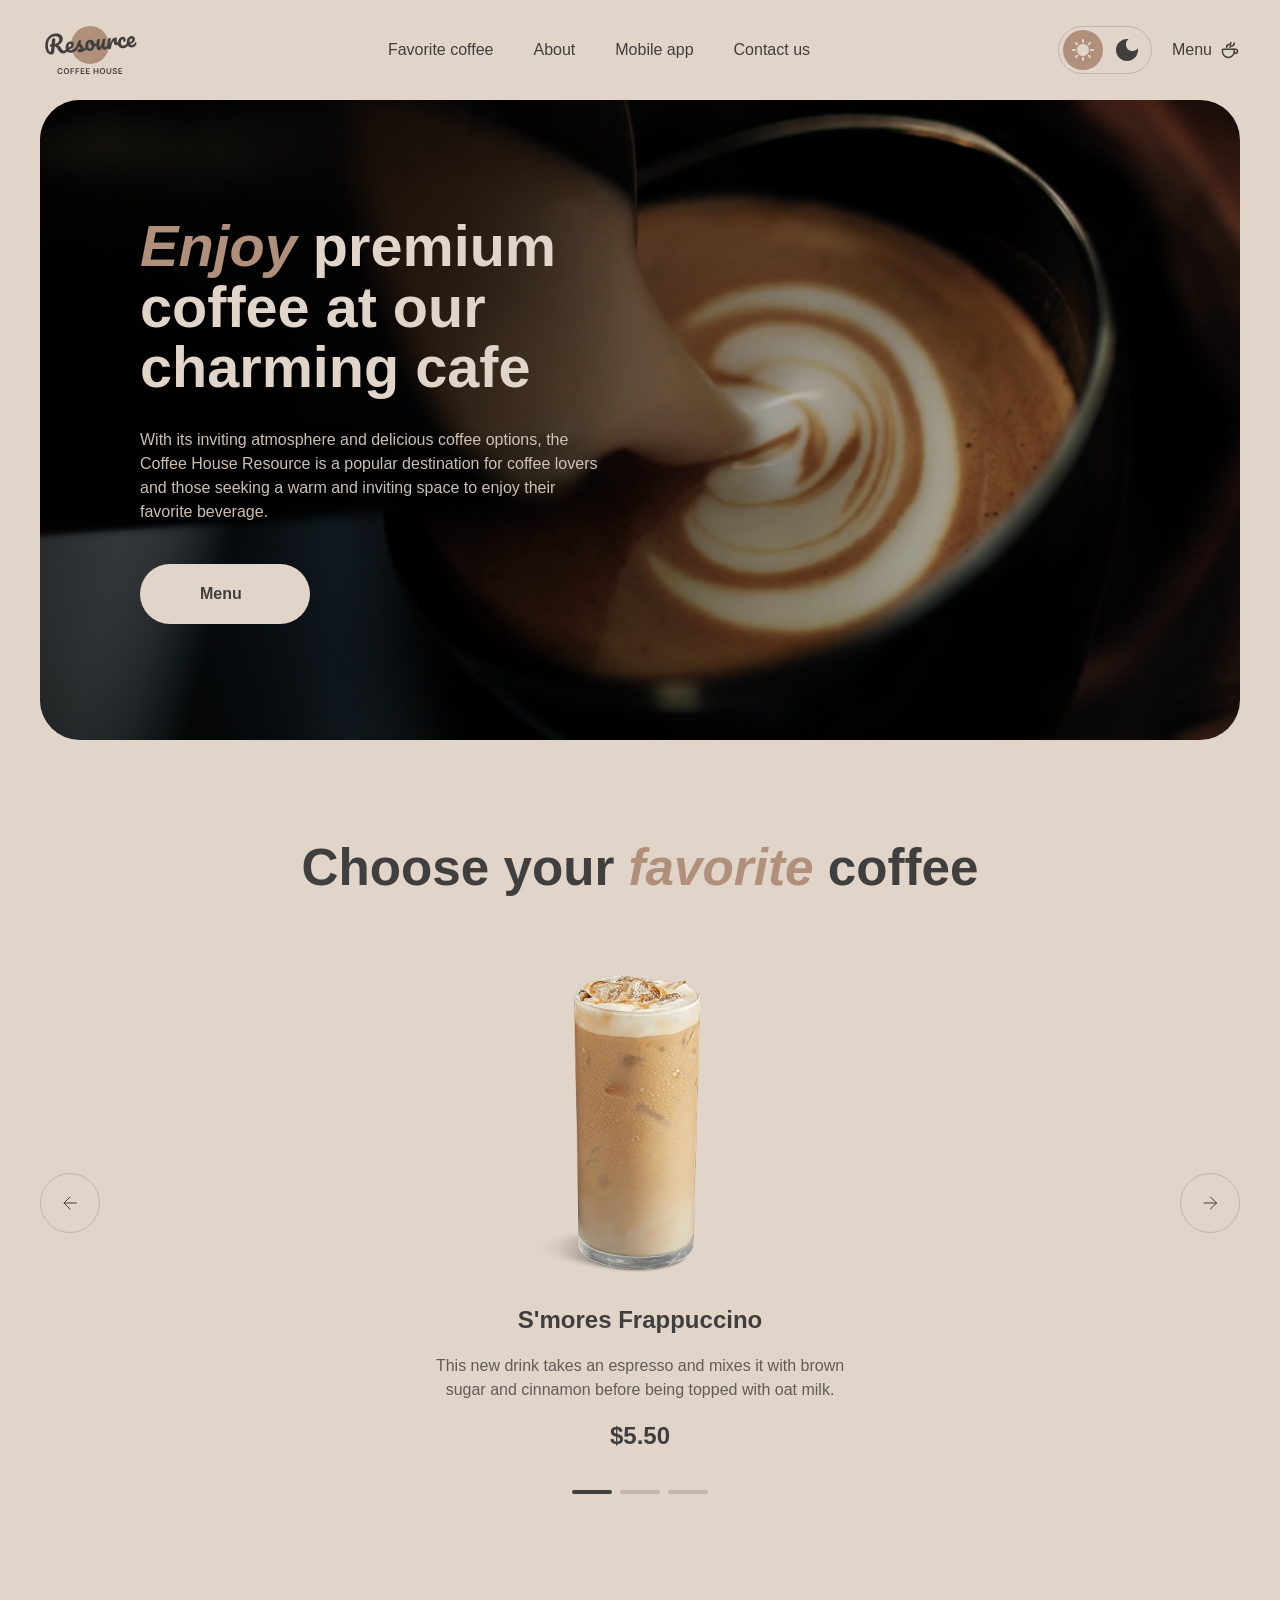
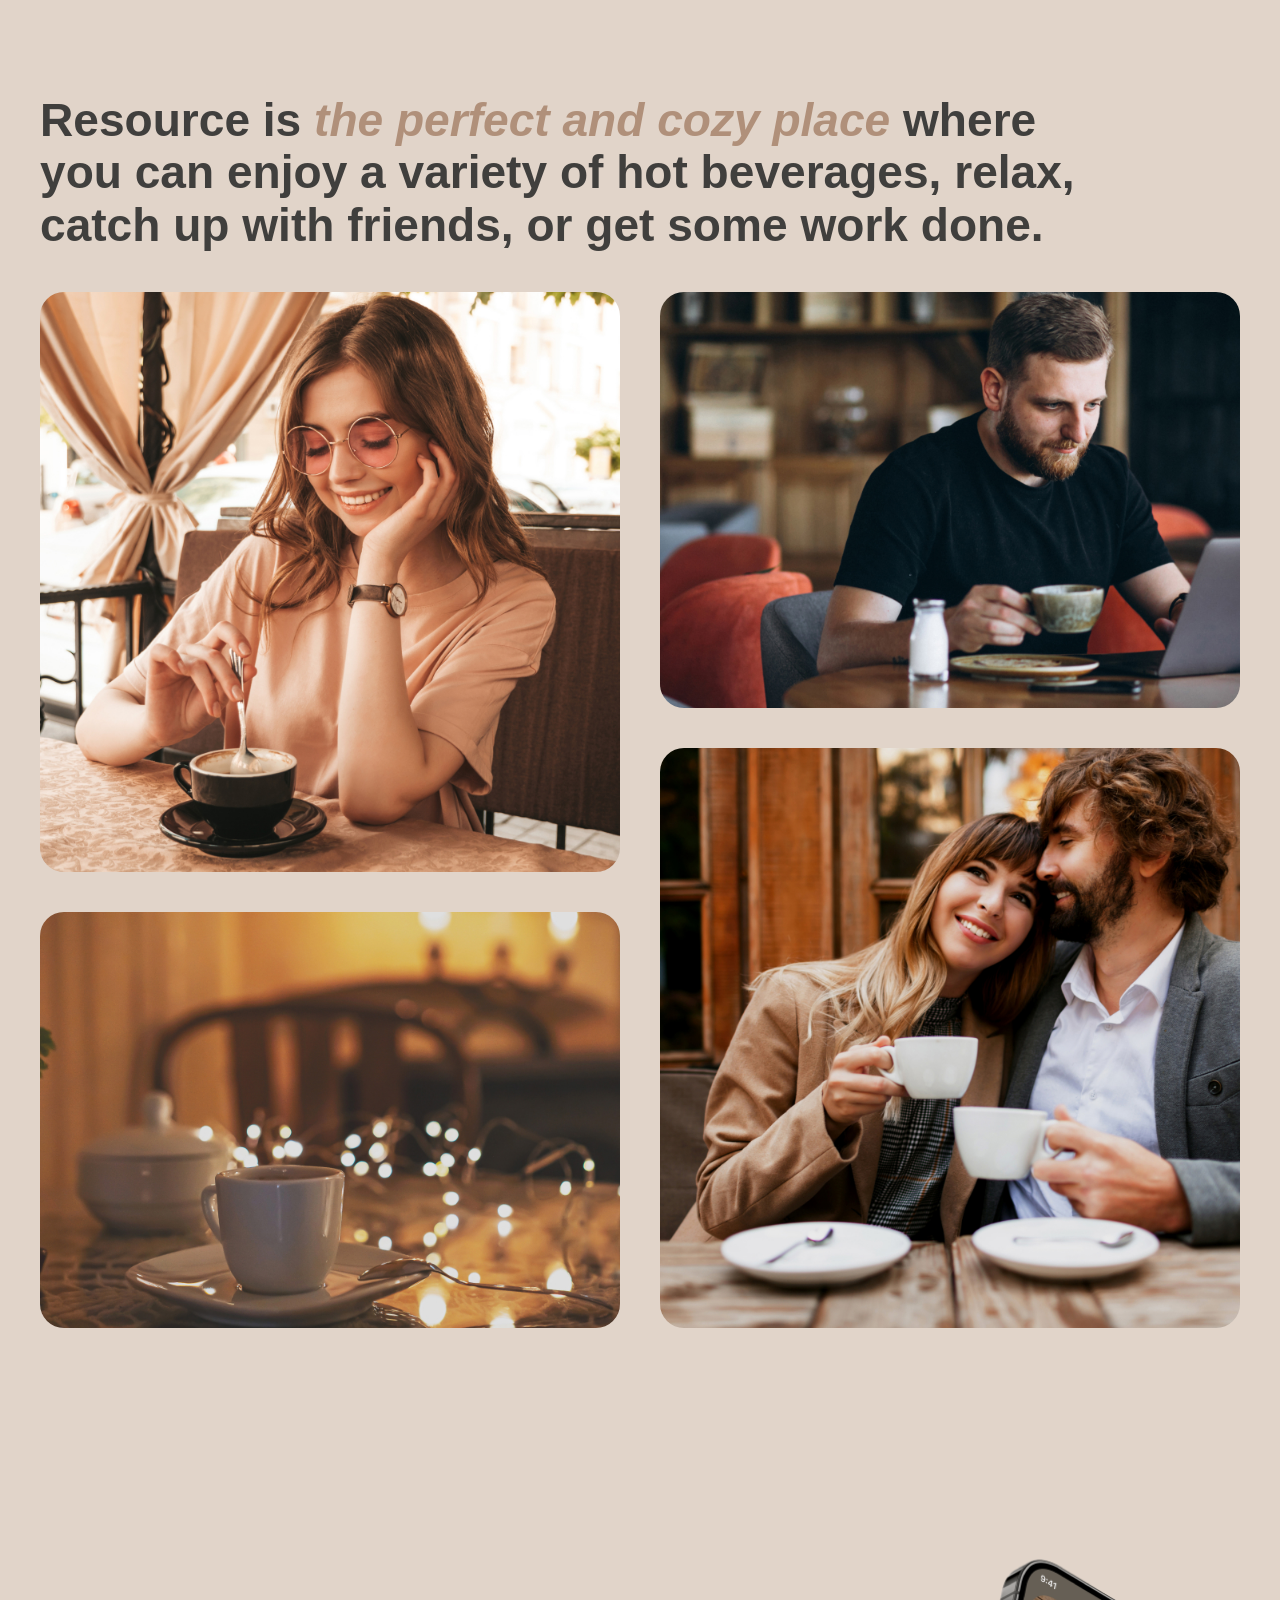
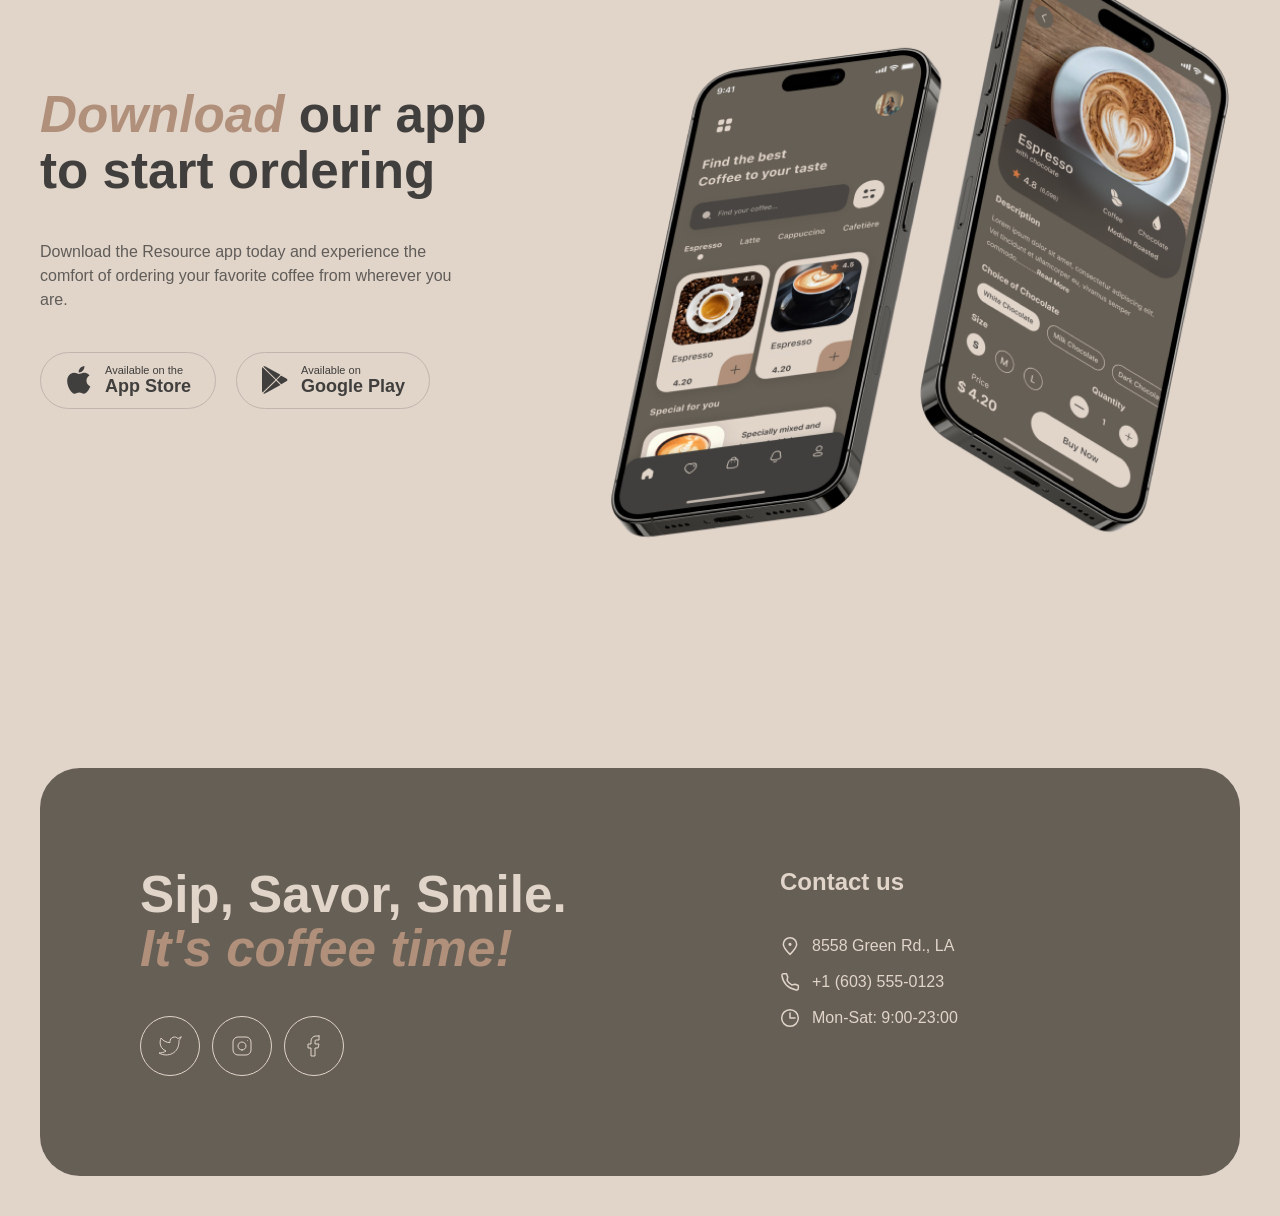
==== index.html @ 12e865e1 "feat: added block app" ====
<!DOCTYPE html>
<html lang="en">
<head>
  <meta charset="UTF-8">
  <meta name="viewport" content="width=device-width, initial-scale=1.0">
  <title>Coffee House</title>
  <link rel="stylesheet" href="css/style.css">
</head>
<body>
  <header class="header">
    <div class="container header__container">

      <!-- Логотип -->
      <a href="./" class="header__logo logo" aria-label="Coffee House — на главную">
        <img class="logo__image" src="./img/logo.svg" alt="Coffee House" width="100" height="60">
      </a>

      <!-- Основная навигация -->
      <nav class="header__nav" aria-label="Основная навигация">
        <ul class="header__list">
          <li class="header__item">
            <a href="./#slider" class="header__link">Favorite coffee</a>
          </li>
          <li class="header__item">
            <a href="./#about" class="header__link">About</a>
          </li>
          <li class="header__item">
            <a href="./#app" class="header__link">Mobile app</a>
          </li>
          <li class="header__item">
            <a href="./#contacts" class="header__link">Contact us</a>
          </li>
        </ul>
      </nav>

      <!-- Действия справа -->
      <div class="header__actions">

  <!-- 1. Переключатель темы -->
  <button class="theme-toggle" type="button" aria-label="Переключить светлую и тёмную тему">
    <span class="theme-toggle__icon theme-toggle__icon--sun" aria-hidden="true"></span>
    <span class="theme-toggle__icon theme-toggle__icon--moon" aria-hidden="true"></span>
  </button>

  <!-- 2. Кнопка Menu с чашкой (видна только на десктопе > 768px) -->
  <a href="menu.html" class="menu-link">
    <span class="menu-link__text">Menu</span>
    <img class="menu-link__icon" src="./img/icons/coffee-cup.svg" alt="" width="20" height="20">
  </a>

  <!-- 3. Круглая кнопка-бургер (видна только ≤ 768px) -->
  <button class="burger" type="button" aria-label="Открыть меню" aria-expanded="false" aria-controls="mobile-menu">
    <span class="burger__lines" aria-hidden="true"></span>
  </button>

</div>
    </div>
  </header>
  <main class="main">
    <section class="hero">
      <div class="container">
        <div class="hero__container">
          <img class="hero__bg" src="./img/hero-coffee.png" alt="" width="1440" height="640" aria-hidden="true">
          <div class="hero__overlay" aria-hidden="true"></div>

          <div class="hero__content">
            <h1 class="hero__title">
              <em class="hero__title-accent">Enjoy</em> premium<br>
              coffee at our<br>
              charming cafe
            </h1>

            <p class="hero__text">
              With its inviting atmosphere and delicious coffee options, the Coffee
              House Resource is a popular destination for coffee lovers and those
              seeking a warm and inviting space to enjoy their favorite beverage.
            </p>

            <a href="menu.html" class="btn hero__btn">
  <span class="btn__text">Menu</span>
  <img class="btn__icon" src="./img/icons/coffee-cup.svg" alt="" width="20" height="20">
</a>
          </div>
        </div>
      </div>
    </section>
<section class="slider container" id="slider">
  <h2 class="slider__title">
    Choose your <em>favorite</em> coffee
  </h2>

  <div class="slider__wrapper">

    <!-- Стрелка назад -->
    <button class="slider__arrow slider__arrow--prev" type="button" aria-label="Предыдущий слайд">
      <img class="slider__arrow-icon" src="./img/icons/arrow-left.svg" alt="" width="24" height="24">
    </button>

    <!-- Область просмотра слайдов -->
    <div class="slider__viewport">
      <ul class="slider__track">

        <!-- Слайд 1 -->
        <li class="slider__slide" data-slide="0">
          <img
            class="slider__image"
            src="./img/slider/smores-frappuccino.png"
            alt="S'mores Frappuccino"
            width="330"
            height="530"
          >
          <h3 class="slider__name">S'mores Frappuccino</h3>
          <p class="slider__desc">
            This new drink takes an espresso and mixes it with brown
            sugar and cinnamon before being topped with oat milk.
          </p>
          <span class="slider__price">$5.50</span>
        </li>

        <!-- Слайд 2 -->
        <li class="slider__slide" data-slide="1">
          <img
            class="slider__image"
            src="./img/slider/caramel-macchiato.png"
            alt="Caramel Macchiato"
            width="330"
            height="530"
          >
          <h3 class="slider__name">Caramel Macchiato</h3>
          <p class="slider__desc">
            Freshly steamed milk with vanilla-flavored syrup marked
            with espresso and topped with a caramel drizzle.
          </p>
          <span class="slider__price">$4.80</span>
        </li>

        <!-- Слайд 3 -->
        <li class="slider__slide" data-slide="2">
          <img
            class="slider__image"
            src="./img/slider/caffe-latte.png"
            alt="Caffe Latte"
            width="330"
            height="530"
          >
          <h3 class="slider__name">Caffe Latte</h3>
          <p class="slider__desc">
            Rich, full-bodied espresso in steamed milk, lightly
            topped with foam and a dusting of cocoa.
          </p>
          <span class="slider__price">$4.20</span>
        </li>

      </ul>
    </div>

    <!-- Стрелка вперёд -->
        <button class="slider__arrow slider__arrow--next" type="button" aria-label="Следующий слайд">
      <img class="slider__arrow-icon" src="./img/icons/arrow-right.svg" alt="" width="24" height="24">
    </button>

  </div>

  <!-- Точки-индикаторы -->
  <div class="slider__dots" role="tablist" aria-label="Навигация по слайдам">
    <button class="slider__dot slider__dot--active" type="button" role="tab" aria-label="Слайд 1" aria-selected="true" data-dot="0"></button>
    <button class="slider__dot" type="button" role="tab" aria-label="Слайд 2" aria-selected="false" data-dot="1"></button>
    <button class="slider__dot" type="button" role="tab" aria-label="Слайд 3" aria-selected="false" data-dot="2"></button>
  </div>
</section>
<!-- ============================================================
     ABOUT
     ============================================================ -->
<section class="about container" id="about">
  <h2 class="about__title">
    Resource is <em>the perfect and cozy place</em> where
    you can enjoy a variety of hot beverages, relax,
    catch up with friends, or get some work done.
  </h2>

  <div class="about__gallery">

    <!-- Левая колонка -->
    <div class="about__column about__column--left">
      <img
        class="about__image about__image--tall"
        src="./img/about/girl-coffee.jpg"
        alt="Woman enjoying coffee in a cozy cafe"
        width="600"
        height="600"
      >
      <img
        class="about__image about__image--short"
        src="./img/about/cup-table.jpg"
        alt="Cup of coffee on a wooden table with lights"
        width="600"
        height="430"
      >
    </div>

    <!-- Правая колонка -->
    <div class="about__column about__column--right">
      <img
        class="about__image about__image--short"
        src="./img/about/man-laptop.jpg"
        alt="Man drinking coffee while working on a laptop"
        width="600"
        height="430"
      >
      <img
        class="about__image about__image--tall"
        src="./img/about/couple-coffee.jpg"
        alt="Couple enjoying coffee together"
        width="600"
        height="600"
      >
    </div>

  </div>
</section>
<section class="app container" id="app">
  <div class="app__content">

    <h2 class="app__title">
      <em>Download</em> our app<br>
      to start ordering
    </h2>

    <p class="app__text">
      Download the Resource app today and experience the comfort
      of ordering your favorite coffee from wherever you are.
    </p>

    <div class="app__stores">

      <!-- App Store -->
      <a href="#" class="app__store-btn" aria-label="Download on the App Store">
        <span class="app__store-icon app__store-icon--apple" aria-hidden="true"></span>
        <span class="app__store-text">
          <span class="app__store-label">Available on the</span>
          <span class="app__store-name">App Store</span>
        </span>
      </a>

      <!-- Google Play -->
      <a href="#" class="app__store-btn" aria-label="Get it on Google Play">
        <span class="app__store-icon app__store-icon--google" aria-hidden="true"></span>
        <span class="app__store-text">
          <span class="app__store-label">Available on</span>
          <span class="app__store-name">Google Play</span>
        </span>
      </a>

    </div>
  </div>

  <div class="app__mockup">
    <img
      class="app__mockup-image"
      src="./img/app/phones-mockup.png"
      alt="Resource app on iPhone"
      width="640"
      height="640"
    >
  </div>
</section>
  </main>
<footer class="footer">
  <div class="container">
    <div class="footer__container">

      <div class="footer__left">
        <h2 class="footer__slogan">
          Sip, Savor, Smile.<br>
          <em class="footer__slogan-accent">It's coffee time!</em>
        </h2>

        <ul class="footer__socials">
          <li class="footer__social-item">
            <a href="#" class="footer__social-link" aria-label="Twitter">
              <img src="./img/icons/social-twitter.svg" alt="" width="24" height="24">
            </a>
          </li>
          <li class="footer__social-item">
            <a href="#" class="footer__social-link" aria-label="Instagram">
              <img src="./img/icons/social-instagram.svg" alt="" width="24" height="24">
            </a>
          </li>
          <li class="footer__social-item">
            <a href="#" class="footer__social-link" aria-label="Facebook">
              <img src="./img/icons/social-facebook.svg" alt="" width="24" height="24">
            </a>
          </li>
        </ul>
      </div>

      <div class="footer__right">
        <h3 class="footer__heading">Contact us</h3>

        <ul class="footer__contacts">
          <li class="footer__contact-item">
            <img class="footer__contact-icon" src="./img/icons/contact-pin.svg" alt="" width="20" height="20">
            <a href="https://maps.google.com/?q=8558+Green+Rd,+LA" target="_blank" rel="noopener" class="footer__contact-text footer__contact-link">8558 Green Rd., LA</a>
          </li>
          <li class="footer__contact-item">
            <img class="footer__contact-icon" src="./img/icons/contact-phone.svg" alt="" width="20" height="20">
            <a href="tel:+16035550123" class="footer__contact-text footer__contact-link">+1 (603) 555-0123</a>
          </li>
          <li class="footer__contact-item">
            <img class="footer__contact-icon" src="./img/icons/contact-clock.svg" alt="" width="20" height="20">
            <a href="#" class="footer__contact-text footer__contact-link">Mon-Sat: 9:00-23:00</a>
          </li>
        </ul>
      </div>

    </div>
  </div>
</footer>
</body>
</html>
---- css/style.css ----
@charset "UTF-8";
/*! modern-normalize v3.0.1 | MIT License | https://github.com/sindresorhus/modern-normalize */
/*
Document
========
*/
/**
Use a better box model (opinionated).
*/
*,
::before,
::after {
  box-sizing: border-box;
}

html {
  /* Improve consistency of default fonts in all browsers. (https://github.com/sindresorhus/modern-normalize/issues/3) */
  font-family: system-ui, "Segoe UI", Roboto, Helvetica, Arial, sans-serif, "Apple Color Emoji", "Segoe UI Emoji";
  line-height: 1.15; /* 1. Correct the line height in all browsers. */
  -webkit-text-size-adjust: 100%; /* 2. Prevent adjustments of font size after orientation changes in iOS. */
  tab-size: 4; /* 3. Use a more readable tab size (opinionated). */
}

/*
Sections
========
*/
body {
  margin: 0; /* Remove the margin in all browsers. */
}

/*
Text-level semantics
====================
*/
/**
Add the correct font weight in Chrome and Safari.
*/
b,
strong {
  font-weight: bolder;
}

/**
1. Improve consistency of default fonts in all browsers. (https://github.com/sindresorhus/modern-normalize/issues/3)
2. Correct the odd 'em' font sizing in all browsers.
*/
code,
kbd,
samp,
pre {
  font-family: ui-monospace, SFMono-Regular, Consolas, "Liberation Mono", Menlo, monospace; /* 1 */
  font-size: 1em; /* 2 */
}

/**
Add the correct font size in all browsers.
*/
small {
  font-size: 80%;
}

/**
Prevent 'sub' and 'sup' elements from affecting the line height in all browsers.
*/
sub,
sup {
  font-size: 75%;
  line-height: 0;
  position: relative;
  vertical-align: baseline;
}

sub {
  bottom: -0.25em;
}

sup {
  top: -0.5em;
}

/*
Tabular data
============
*/
/**
Correct table border color inheritance in Chrome and Safari. (https://issues.chromium.org/issues/40615503, https://bugs.webkit.org/show_bug.cgi?id=195016)
*/
table {
  border-color: currentcolor;
}

/*
Forms
=====
*/
/**
1. Change the font styles in all browsers.
2. Remove the margin in Firefox and Safari.
*/
button,
input,
optgroup,
select,
textarea {
  font-family: inherit; /* 1 */
  font-size: 100%; /* 1 */
  line-height: 1.15; /* 1 */
  margin: 0; /* 2 */
}

/**
Correct the inability to style clickable types in iOS and Safari.
*/
button,
[type=button],
[type=reset],
[type=submit] {
  -webkit-appearance: button;
}

/**
Remove the padding so developers are not caught out when they zero out 'fieldset' elements in all browsers.
*/
legend {
  padding: 0;
}

/**
Add the correct vertical alignment in Chrome and Firefox.
*/
progress {
  vertical-align: baseline;
}

/**
Correct the cursor style of increment and decrement buttons in Safari.
*/
::-webkit-inner-spin-button,
::-webkit-outer-spin-button {
  height: auto;
}

/**
1. Correct the odd appearance in Chrome and Safari.
2. Correct the outline style in Safari.
*/
[type=search] {
  -webkit-appearance: textfield; /* 1 */
  outline-offset: -2px; /* 2 */
}

/**
Remove the inner padding in Chrome and Safari on macOS.
*/
::-webkit-search-decoration {
  -webkit-appearance: none;
}

/**
1. Correct the inability to style clickable types in iOS and Safari.
2. Change font properties to 'inherit' in Safari.
*/
::-webkit-file-upload-button {
  -webkit-appearance: button; /* 1 */
  font: inherit; /* 2 */
}

/*
Interactive
===========
*/
/*
Add the correct display in Chrome and Safari.
*/
summary {
  display: list-item;
}

h1 {
  font-size: clamp(28px, 5vw, 72px);
  font-weight: 600;
  line-height: 1.05;
  margin: 0;
}

h2 {
  font-size: clamp(26px, 4vw, 60px);
  font-weight: 600;
  line-height: 1.1;
  margin: 0;
}

h3 {
  font-size: 24px;
  font-weight: 600;
  margin: 0;
}

p {
  font-size: 16px;
  line-height: 1.5;
  margin: 0;
}

em {
  font-style: italic;
  font-weight: 600;
  color: var(--text-accent);
}

html {
  scroll-behavior: smooth;
}

body {
  display: flex;
  flex-direction: column;
  min-height: 100vh;
  font-family: "Inter", sans-serif;
  background: var(--bg-page);
  color: var(--text-primary);
  transition: background 0.3s ease, color 0.3s ease;
}

main {
  flex: 1 0 auto;
}

header,
footer {
  flex: 0 0 auto;
}

.container {
  width: 100%;
  max-width: 1360px;
  margin: 0 auto;
  padding-inline: 40px;
}

@media (max-width: 768px) {
  .container {
    padding-inline: 24px;
  }
}
@media (max-width: 380px) {
  .container {
    padding-inline: 16px;
  }
}
img {
  max-width: 100%;
  height: auto;
  display: block;
}

ul {
  list-style: none;
  margin: 0;
  padding: 0;
}

a {
  color: inherit;
  text-decoration: none;
}

button {
  font: inherit;
  cursor: pointer;
  background: none;
  border: none;
  color: inherit;
}

section[id] {
  scroll-margin-top: 100px;
}

/* ============ LIGHT THEME (по умолчанию) ============ */
:root,
[data-theme=light] {
  /* Text */
  --text-primary: #403F3D;
  --text-inverse: #E1D4C9;
  --text-accent: #B0907A;
  /* Background */
  --bg-page: #E1D4C9;
  --bg-container: #665F55;
  --bg-overlay: rgba(64, 63, 61, 0.8); /* #403F3D @ 80% */
  /* Border */
  --border-primary: #C1B6AD;
  --border-inverse: #B6AEA7;
  /* Алиасы для удобства */
  --bg: var(--bg-page);
  --text: var(--text-primary);
  --accent: var(--text-accent);
  --border: var(--border-primary);
}

/* ============ DARK THEME ============ */
[data-theme=dark] {
  /* Text — те же значения, что и в светлой */
  --text-primary: #E1D4C9;
  --text-inverse: #E1D4C9;
  --text-accent: #B0907A;
  /* Background */
  --bg-page: #292826;
  --bg-container: rgba(64, 63, 61, 0.3); /* #403F3D @ 30% */
  --bg-overlay: rgba(41, 40, 38, 0.8); /* #292826 @ 80% */
  /* Border */
  --border-primary: #665F55;
  --border-inverse: #C1B6AD;
  /* Алиасы */
  --bg: var(--bg-page);
  --text: var(--text-primary);
  --accent: var(--text-accent);
  --border: var(--border-primary);
}

.header {
  padding-block: 20px;
  background: var(--bg-page);
  transition: background 0.3s ease;
}
.header__container {
  display: flex;
  align-items: center;
  justify-content: space-between;
  gap: 40px;
}
.header__logo {
  flex-shrink: 0;
  display: flex;
  align-items: center;
  transition: opacity 0.2s ease;
}
.header__logo:hover, .header__logo:focus-visible {
  opacity: 0.7;
}
.header__nav {
  flex: 1;
  display: flex;
  justify-content: center;
}
.header__list {
  display: flex;
  align-items: center;
  gap: 40px;
}
.header__link {
  position: relative;
  font-size: 16px;
  font-weight: 500;
  color: var(--text-primary);
  transition: color 0.2s ease;
}
.header__link::after {
  content: "";
  position: absolute;
  left: 0;
  bottom: -4px;
  width: 100%;
  height: 1px;
  background: var(--text-primary);
  transform: scaleX(0);
  transform-origin: left;
  transition: transform 0.3s ease;
}
.header__link:hover::after, .header__link:focus-visible::after {
  transform: scaleX(1);
}
.header__actions {
  display: flex;
  align-items: center;
  gap: 20px;
  flex-shrink: 0;
}

.logo__image {
  display: block;
}

.theme-toggle {
  position: relative;
  display: inline-flex;
  align-items: center;
  gap: 4px;
  height: 48px;
  padding: 4px;
  border: 1px solid var(--border-primary);
  border-radius: 100px;
  background: var(--bg-page);
  cursor: pointer;
  transition: border-color 0.3s ease, background 0.3s ease;
}
.theme-toggle:hover {
  border-color: var(--text-accent);
}
.theme-toggle__icon {
  position: relative;
  display: flex;
  align-items: center;
  justify-content: center;
  width: 40px;
  height: 40px;
  border-radius: 50%;
  background: transparent;
  transition: background 0.3s ease;
}
.theme-toggle__icon::before {
  content: "";
  display: block;
  width: 22px;
  height: 22px;
  background-color: currentColor;
  -webkit-mask: var(--icon) center/contain no-repeat;
  mask: var(--icon) center/contain no-repeat;
  transition: background-color 0.3s ease;
}
.theme-toggle__icon--sun {
  --icon: url('../img/icons/sun.svg');
  color: var(--text-inverse);
  background: var(--text-accent);
}
.theme-toggle__icon--moon {
  --icon: url('../img/icons/moon.svg');
  color: var(--text-primary);
  background: transparent;
}
.theme-toggle:hover .theme-toggle__icon--moon {
  background: var(--bg-container);
  color: var(--text-inverse);
}
[data-theme=dark] .theme-toggle .theme-toggle__icon--sun {
  background: transparent;
  color: var(--text-primary);
}
[data-theme=dark] .theme-toggle .theme-toggle__icon--moon {
  background: var(--text-accent);
  color: var(--text-inverse);
}
[data-theme=dark] .theme-toggle:hover .theme-toggle__icon--sun {
  background: var(--bg-container);
  color: var(--text-inverse);
}

.menu-link {
  display: inline-flex;
  align-items: center;
  gap: 8px;
  font-size: 16px;
  font-weight: 500;
  color: var(--text-primary);
  transition: color 0.2s ease;
}
.menu-link:hover, .menu-link:focus-visible {
  color: var(--text-accent);
}
.menu-link__text {
  line-height: 1;
}
.menu-link__icon {
  display: block;
  flex-shrink: 0;
}

@media (max-width: 768px) {
  .menu-link {
    display: none;
  }
}
.burger {
  display: none;
  align-items: center;
  justify-content: center;
  width: 44px;
  height: 44px;
  padding: 0;
  border-radius: 50%;
  color: var(--text-primary);
  transition: background 0.2s ease, color 0.2s ease;
}
.burger:hover, .burger:focus-visible {
  background: var(--bg-container);
  color: var(--text-inverse);
}
.burger__icon {
  display: flex;
  align-items: center;
  justify-content: center;
}
.burger__icon svg {
  display: block;
}
.burger__icon--open {
  display: none;
}
.burger__icon--close {
  display: flex;
}
.burger[aria-expanded=true] .burger__icon--open {
  display: flex;
}
.burger[aria-expanded=true] .burger__icon--close {
  display: none;
}

.burger {
  position: relative;
  display: none;
  align-items: center;
  justify-content: center;
  width: 44px;
  height: 44px;
  padding: 0;
  border: 1px solid var(--border-primary);
  border-radius: 50%;
  background: transparent;
  color: var(--text-primary);
  transition: background 0.3s ease, border-color 0.3s ease, color 0.3s ease;
}
.burger:hover, .burger:focus-visible {
  border-color: var(--text-accent);
  background: var(--bg-container);
  color: var(--text-inverse);
}
.burger__lines {
  position: absolute;
  top: 50%;
  left: 50%;
  width: 16px;
  transform: translate(-50%, -50%);
  border-radius: 2px;
  background: currentColor;
  transition: background 0.3s ease, transform 0.3s ease;
}
.burger__lines::before {
  content: "";
  position: absolute;
  left: 0;
  top: -5px;
  width: 100%;
  height: 2px;
  border-radius: 2px;
  background: currentColor;
  transition: transform 0.3s ease, top 0.3s ease;
}
.burger__lines::after {
  content: "";
  position: absolute;
  left: 0;
  top: 5px;
  width: 100%;
  height: 2px;
  border-radius: 2px;
  background: currentColor;
  transition: transform 0.3s ease, top 0.3s ease;
}
.burger[aria-expanded=true] .burger__lines {
  background: transparent;
}
.burger[aria-expanded=true] .burger__lines::before {
  top: 0;
  transform: rotate(45deg);
}
.burger[aria-expanded=true] .burger__lines::after {
  top: 0;
  transform: rotate(-45deg);
}

@media (max-width: 768px) {
  .header__container {
    gap: 20px;
  }
  .header__nav {
    display: none;
  }
  .header__actions {
    gap: 16px;
  }
  .burger {
    display: inline-flex;
  }
}
@media (max-width: 380px) {
  .header {
    padding-block: 16px;
  }
}
.hero__container {
  position: relative;
  display: flex;
  flex-direction: column;
  justify-content: center;
  min-height: 640px;
  padding: 100px;
  overflow: hidden;
  border-radius: 40px;
}
.hero__bg {
  position: absolute;
  inset: 0;
  width: 100%;
  height: 100%;
  object-fit: cover;
  z-index: 0;
}
.hero__overlay {
  position: absolute;
  inset: 0;
  z-index: 1;
  background: linear-gradient(90deg, rgba(0, 0, 0, 0.75) 0%, rgba(0, 0, 0, 0.55) 35%, rgba(0, 0, 0, 0.15) 65%, rgba(0, 0, 0, 0) 85%);
}
.hero__content {
  position: relative;
  z-index: 2;
  display: flex;
  flex-direction: column;
  gap: 30px;
  max-width: 530px;
  color: var(--text-inverse);
}
.hero__title {
  font-size: clamp(38px, 4.5vw, 64px);
  font-weight: 600;
  line-height: 1.05;
  color: var(--text-inverse);
}
.hero__title-accent {
  font-style: italic;
  font-weight: 600;
  color: var(--text-accent);
}
.hero__text {
  font-size: 16px;
  line-height: 1.5;
  color: var(--text-inverse);
  opacity: 0.9;
  max-width: 460px;
}
.hero__btn {
  align-self: flex-start;
  margin-top: 10px;
}

@media (max-width: 768px) {
  .hero__container {
    min-height: 540px;
    padding: 60px 40px;
  }
  .hero__content, .hero__text {
    max-width: 100%;
  }
}
@media (max-width: 380px) {
  .hero__container {
    min-height: 460px;
    padding: 40px 24px;
  }
  .hero__title {
    font-size: clamp(32px, 8vw, 42px);
  }
}
.btn {
  display: inline-flex;
  align-items: center;
  justify-content: center;
  gap: 8px;
  padding: 20px 60px;
  font-size: 16px;
  font-weight: 600;
  line-height: 1;
  color: var(--text-primary);
  background: var(--bg-page);
  border: none;
  border-radius: 100px;
  cursor: pointer;
  transition: background 0.3s ease, color 0.3s ease;
}
.btn__text {
  display: inline-block;
  transition: transform 0.3s ease;
}
.btn__icon {
  display: block;
  width: 20px;
  height: 20px;
  width: 0;
  margin-left: 0;
  opacity: 0;
  transform: translateX(-8px);
  transition: width 0.3s ease, margin-left 0.3s ease, opacity 0.3s ease, transform 0.3s ease;
}
.btn:hover, .btn:focus-visible {
  background: var(--text-inverse);
}
.btn:hover .btn__icon, .btn:focus-visible .btn__icon {
  width: 20px;
  margin-left: 4px;
  opacity: 1;
  transform: translateX(0);
}

.slider {
  padding-block: 100px;
}
.slider__title {
  text-align: center;
  margin-bottom: 60px;
  font-size: clamp(32px, 4vw, 60px);
  font-weight: 600;
  line-height: 1.1;
  color: var(--text-primary);
}
.slider__title em {
  font-style: italic;
  font-weight: 600;
  color: var(--text-accent);
}
.slider__wrapper {
  display: flex;
  align-items: center;
  justify-content: space-between;
  gap: 40px;
}
.slider__arrow {
  display: flex;
  align-items: center;
  justify-content: center;
  flex-shrink: 0;
  width: 60px;
  height: 60px;
  padding: 0;
  background: transparent;
  border: 1px solid var(--border-primary);
  border-radius: 50%;
  cursor: pointer;
  transition: background 0.3s ease, border-color 0.3s ease;
}
.slider__arrow-icon {
  display: block;
  width: 24px;
  height: 24px;
  transition: filter 0.3s ease;
}
.slider__arrow:hover, .slider__arrow:focus-visible {
  background: var(--bg-container);
  border-color: var(--bg-container);
}
.slider__arrow:hover .slider__arrow-icon, .slider__arrow:focus-visible .slider__arrow-icon {
  filter: invert(1) brightness(2);
}
.slider__viewport {
  flex: 1;
  max-width: 480px;
  margin-inline: auto;
  overflow: hidden;
}
.slider__track {
  display: flex;
  transition: transform 0.3s ease;
}
.slider__slide {
  flex: 0 0 100%;
  display: flex;
  flex-direction: column;
  align-items: center;
  text-align: center;
  gap: 20px;
}
.slider__image {
  width: 100%;
  max-width: 330px;
  height: auto;
  object-fit: contain;
}
.slider__name {
  font-size: 24px;
  font-weight: 600;
  color: var(--text-primary);
}
.slider__desc {
  font-size: 16px;
  line-height: 1.5;
  color: var(--text-primary);
  opacity: 0.8;
  max-width: 420px;
}
.slider__price {
  font-size: 24px;
  font-weight: 600;
  color: var(--text-primary);
}
.slider__dots {
  display: flex;
  justify-content: center;
  gap: 8px;
  margin-top: 40px;
}
.slider__dot {
  width: 40px;
  height: 4px;
  padding: 0;
  border: none;
  border-radius: 2px;
  background: var(--border-primary);
  cursor: pointer;
  transition: background 0.3s ease, width 0.3s ease;
}
.slider__dot:hover, .slider__dot:focus-visible {
  background: var(--text-accent);
}
.slider__dot--active {
  background: var(--text-primary);
}

@media (max-width: 768px) {
  .slider {
    padding-block: 60px;
  }
  .slider__title {
    margin-bottom: 40px;
  }
  .slider__wrapper {
    gap: 20px;
  }
  .slider__arrow {
    width: 48px;
    height: 48px;
  }
  .slider__arrow svg {
    width: 20px;
    height: 20px;
  }
  .slider__image {
    max-width: 260px;
  }
  .slider__name {
    font-size: 20px;
  }
  .slider__price {
    font-size: 20px;
  }
}
@media (max-width: 380px) {
  .slider {
    padding-block: 40px;
  }
  .slider__wrapper {
    flex-direction: column-reverse;
    gap: 24px;
  }
  .slider__viewport {
    max-width: 100%;
  }
  .slider__image {
    max-width: 220px;
  }
  .slider__desc {
    font-size: 14px;
  }
}
.about {
  padding-block: 100px;
}
.about__title {
  font-size: clamp(28px, 3.6vw, 60px);
  font-weight: 600;
  line-height: 1.15;
  color: var(--text-primary);
  max-width: 1060px;
  margin-bottom: 40px;
}
.about__title em {
  font-style: italic;
  font-weight: 600;
  color: var(--text-accent);
}
.about__gallery {
  display: grid;
  grid-template-columns: 1fr 1fr;
  gap: 40px;
}
.about__column {
  display: flex;
  flex-direction: column;
  gap: 40px;
}
.about__image {
  width: 100%;
  object-fit: cover;
  border-radius: 24px;
  display: block;
}
.about__image--tall {
  aspect-ratio: 1/1;
}
.about__image--short {
  aspect-ratio: 600/430;
}

@media (max-width: 768px) {
  .about {
    padding-block: 60px;
  }
  .about__title {
    margin-bottom: 32px;
  }
  .about__gallery {
    gap: 24px;
  }
  .about__column {
    gap: 24px;
  }
}
@media (max-width: 380px) {
  .about {
    padding-block: 40px;
  }
  .about__gallery {
    grid-template-columns: 1fr;
    gap: 20px;
  }
  .about__column {
    gap: 20px;
  }
  .about__image--tall {
    aspect-ratio: 4/3;
  }
  .about__image--short {
    aspect-ratio: 4/3;
  }
}
.app {
  display: flex;
  align-items: center;
  justify-content: space-between;
  gap: 60px;
  padding-block: 100px;
}
.app__content {
  display: flex;
  flex-direction: column;
  gap: 40px;
  flex: 0 1 630px;
  max-width: 630px;
}
.app__title {
  font-size: clamp(32px, 4vw, 60px);
  font-weight: 600;
  line-height: 1.1;
  color: var(--text-primary);
}
.app__title em {
  font-style: italic;
  font-weight: 600;
  color: var(--text-accent);
}
.app__text {
  font-size: 16px;
  line-height: 1.5;
  color: var(--text-primary);
  opacity: 0.8;
  max-width: 420px;
}
.app__stores {
  display: flex;
  flex-wrap: wrap;
  gap: 20px;
}
.app__store-btn {
  display: inline-flex;
  align-items: center;
  gap: 12px;
  padding: 11px 24px;
  background: transparent;
  border: 1px solid var(--border-primary);
  border-radius: 100px;
  color: var(--text-primary);
  transition: background 0.3s ease, border-color 0.3s ease, color 0.3s ease;
}
.app__store-btn:hover, .app__store-btn:focus-visible {
  background: var(--bg-container);
  border-color: var(--bg-container);
  color: var(--text-inverse);
}
.app__store-icon {
  display: block;
  width: 28px;
  height: 28px;
  flex-shrink: 0;
}
.app__store-icon::before {
  content: "";
  display: block;
  width: 100%;
  height: 100%;
  background-color: currentColor;
  -webkit-mask: var(--icon) center/contain no-repeat;
  mask: var(--icon) center/contain no-repeat;
  transition: background-color 0.3s ease;
}
.app__store-icon--apple {
  --icon: url('../../img/icons/store-apple.svg');
}
.app__store-icon--google {
  --icon: url('../../img/icons/store-google-play.svg');
}
.app__store-text {
  display: flex;
  flex-direction: column;
  line-height: 1.15;
  text-align: left;
}
.app__store-label {
  font-size: 11px;
  font-weight: 400;
}
.app__store-name {
  font-size: 18px;
  font-weight: 600;
}
.app__mockup {
  flex: 0 0 640px;
  display: flex;
  align-items: center;
  justify-content: center;
}
.app__mockup-image {
  display: block;
  width: 100%;
  height: auto;
  max-width: 640px;
}

@media (max-width: 768px) {
  .app {
    flex-direction: column-reverse;
    gap: 40px;
    padding-block: 60px;
  }
  .app__content {
    flex: 1 1 auto;
    max-width: 100%;
    align-items: center;
    text-align: center;
  }
  .app__text {
    max-width: 100%;
  }
  .app__stores {
    justify-content: center;
  }
  .app__mockup {
    flex: 1 1 auto;
    max-width: 500px;
  }
}
@media (max-width: 380px) {
  .app {
    padding-block: 40px;
  }
  .app__title {
    font-size: clamp(26px, 8vw, 36px);
  }
  .app__stores {
    flex-direction: column;
    align-items: stretch;
    width: 100%;
  }
  .app__store-btn {
    justify-content: center;
  }
}
.footer {
  margin-top: 100px;
  padding-bottom: 40px;
}
.footer__container {
  display: flex;
  justify-content: space-between;
  align-items: flex-start;
  flex-wrap: wrap;
  gap: 100px 60px;
  padding: 100px;
  background: var(--bg-container);
  color: var(--text-inverse);
  border-radius: 40px;
  transition: background 0.3s ease;
}
.footer__left {
  display: flex;
  flex-direction: column;
  gap: 40px;
  flex: 1 1 480px;
  max-width: 630px;
}
.footer__slogan {
  font-size: clamp(32px, 4vw, 60px);
  font-weight: 600;
  line-height: 1.05;
  color: var(--text-inverse);
}
.footer__slogan em {
  font-style: italic;
  font-weight: 600;
  color: var(--text-accent);
}
.footer__socials {
  display: flex;
  gap: 12px;
}
.footer__social-link {
  display: flex;
  align-items: center;
  justify-content: center;
  width: 60px;
  height: 60px;
  border: 1px solid var(--text-inverse);
  border-radius: 50%;
  background: transparent;
  transition: background 0.3s ease, border-color 0.3s ease;
}
.footer__social-link img {
  display: block;
  width: 24px;
  height: 24px;
  transition: filter 0.3s ease;
}
.footer__social-link:hover, .footer__social-link:focus-visible {
  background: var(--text-inverse);
  border-color: var(--text-inverse);
}
.footer__social-link:hover img, .footer__social-link:focus-visible img {
  filter: invert(1) brightness(0.3);
}
.footer__right {
  display: flex;
  flex-direction: column;
  gap: 40px;
  flex: 0 1 360px;
}
.footer__heading {
  font-size: 24px;
  font-weight: 600;
  color: var(--text-inverse);
}
.footer__contacts {
  display: flex;
  flex-direction: column;
  gap: 16px;
}
.footer__contact-item {
  display: flex;
  align-items: center;
  gap: 12px;
}
.footer__contact-icon {
  flex-shrink: 0;
  width: 20px;
  height: 20px;
}
.footer__contact-text {
  font-size: 16px;
  color: var(--text-inverse);
  text-decoration: none;
  transition: text-decoration-color 0.2s ease;
}
.footer__contact-link:hover, .footer__contact-link:focus-visible {
  text-decoration: underline;
  text-decoration-thickness: 1px;
  text-underline-offset: 4px;
}

@media (max-width: 768px) {
  .footer {
    margin-top: 60px;
    padding-bottom: 24px;
  }
  .footer__container {
    flex-direction: column;
    gap: 40px;
    padding: 60px 24px;
  }
  .footer__left, .footer__right {
    flex: 0 1 auto;
    max-width: 100%;
  }
}
@media (max-width: 380px) {
  .footer__container {
    padding: 40px 20px;
    border-radius: 24px;
  }
  .footer__social-link {
    width: 48px;
    height: 48px;
  }
  .footer__social-link img {
    width: 20px;
    height: 20px;
  }
  .footer__heading {
    font-size: 20px;
  }
  .footer__contact-text {
    font-size: 14px;
  }
}/*# sourceMappingURL=style.css.map */
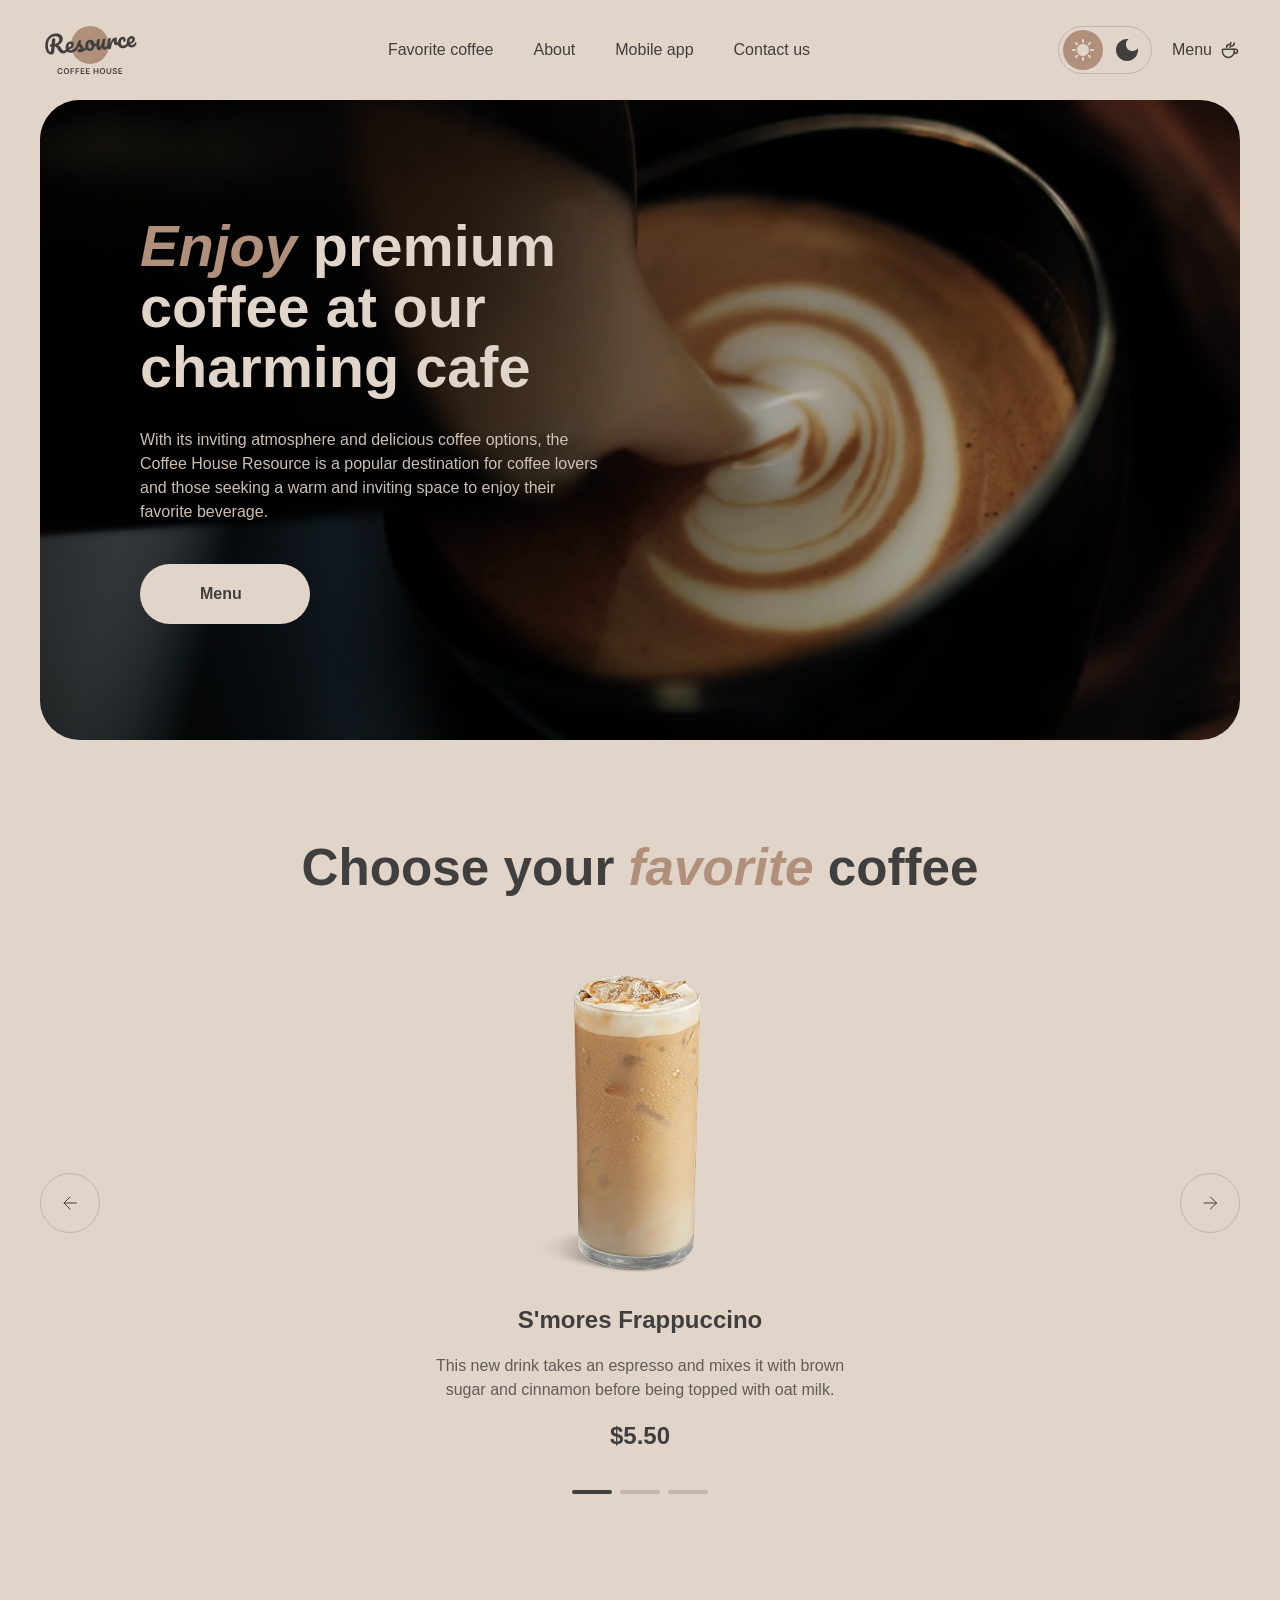
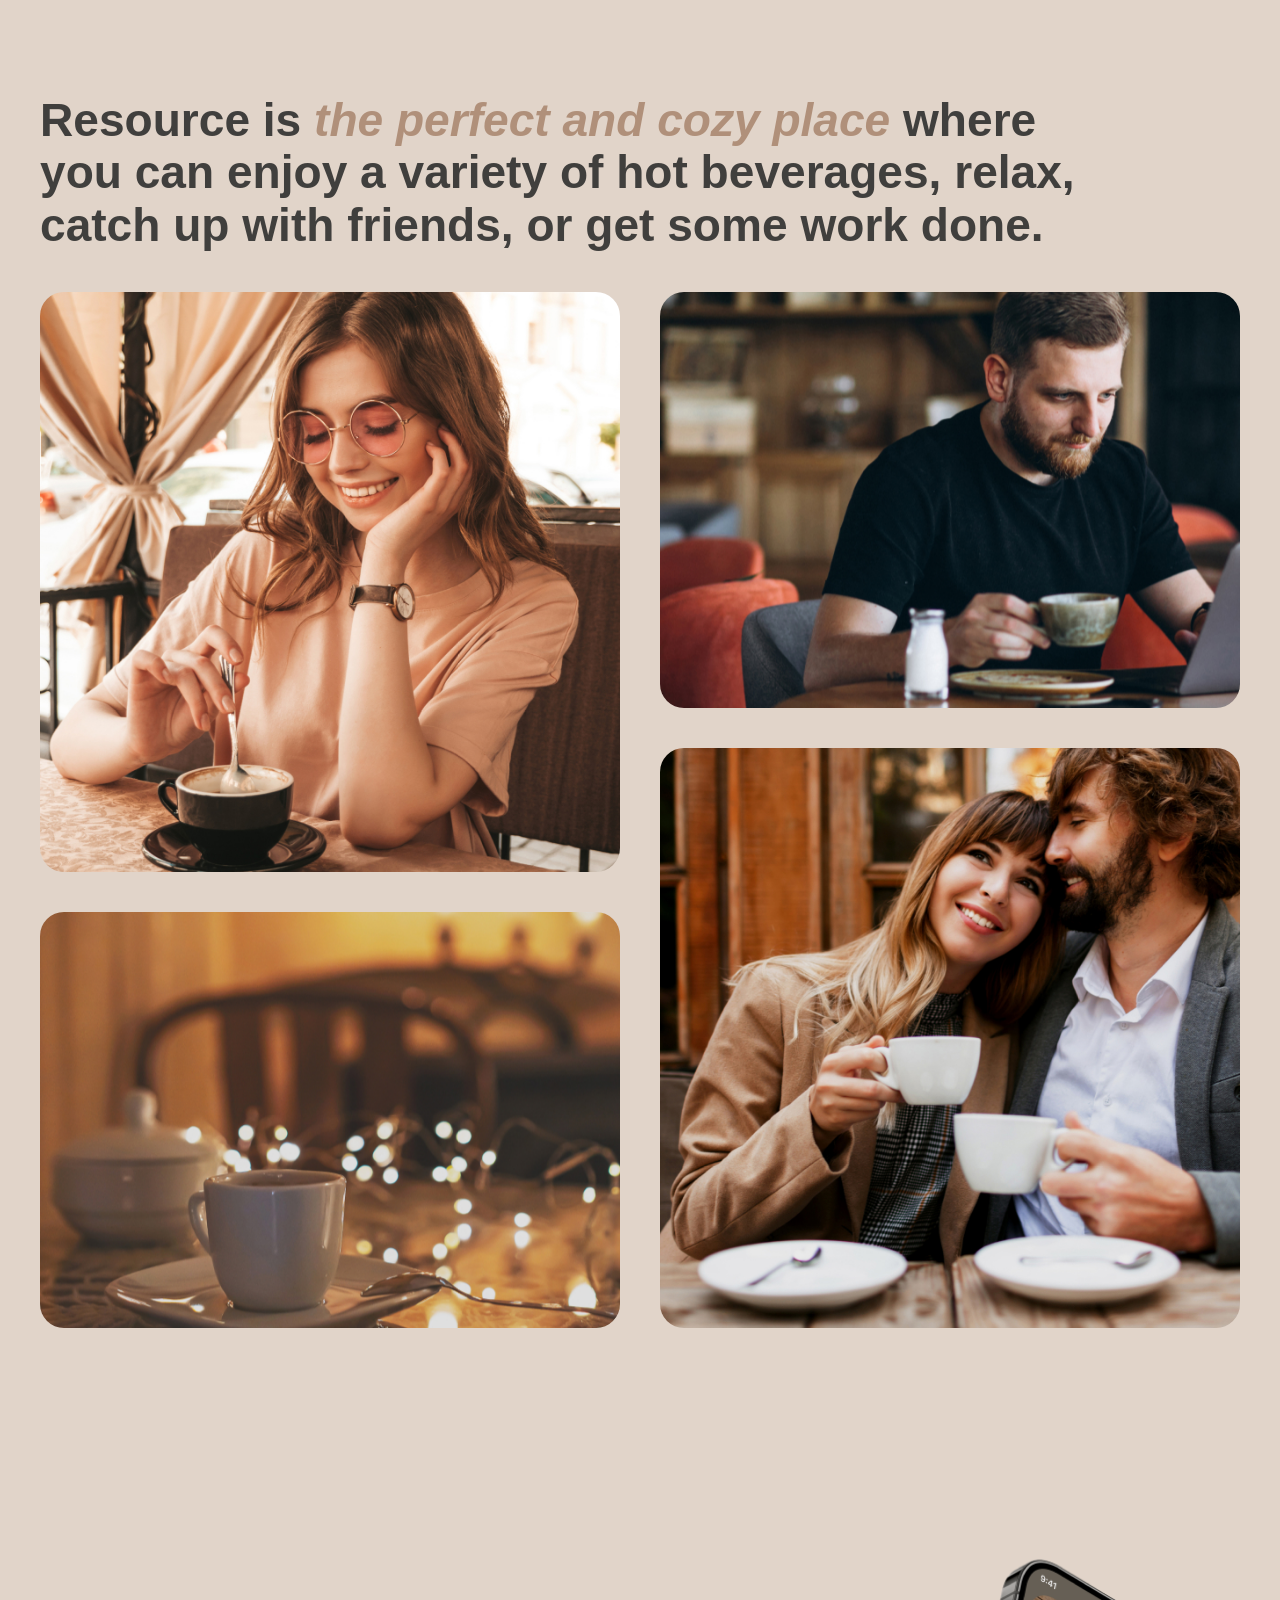
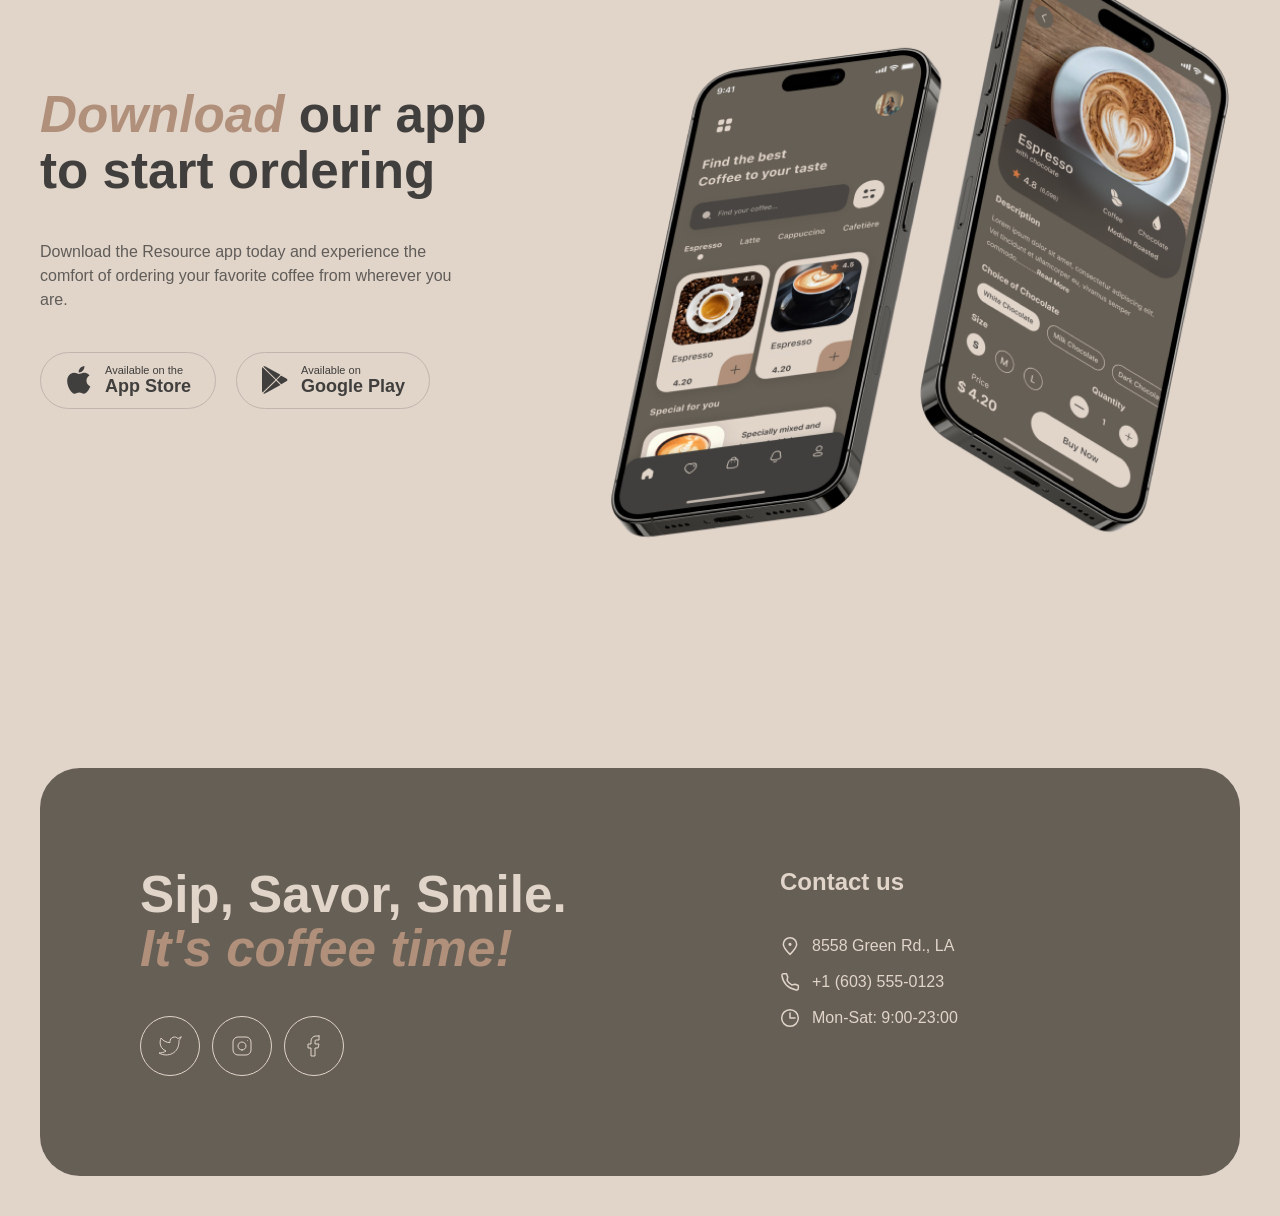
==== commit f961cf1c: "fix: fix for about scale img" ====
--- a/index.html
+++ b/index.html
@@ -4,6 +4,7 @@
   <meta charset="UTF-8">
   <meta name="viewport" content="width=device-width, initial-scale=1.0">
   <title>Coffee House</title>
+  <link rel="icon" type="image/svg+xml" href="./img/logo-dark.svg">
   <link rel="stylesheet" href="css/style.css">
 </head>
 <body>
@@ -12,8 +13,14 @@
 
       <!-- Логотип -->
       <a href="./" class="header__logo logo" aria-label="Coffee House — на главную">
-        <img class="logo__image" src="./img/logo.svg" alt="Coffee House" width="100" height="60">
-      </a>
+  <img
+    class="logo__image"
+    src="./img/logo-light.svg"
+    alt="Coffee House"
+    width="100"
+    height="60"
+  >
+</a>
 
       <!-- Основная навигация -->
       <nav class="header__nav" aria-label="Основная навигация">
@@ -168,9 +175,6 @@
     <button class="slider__dot" type="button" role="tab" aria-label="Слайд 3" aria-selected="false" data-dot="2"></button>
   </div>
 </section>
-<!-- ============================================================
-     ABOUT
-     ============================================================ -->
 <section class="about container" id="about">
   <h2 class="about__title">
     Resource is <em>the perfect and cozy place</em> where
@@ -182,38 +186,38 @@
 
     <!-- Левая колонка -->
     <div class="about__column about__column--left">
-      <img
-        class="about__image about__image--tall"
-        src="./img/about/girl-coffee.jpg"
-        alt="Woman enjoying coffee in a cozy cafe"
-        width="600"
-        height="600"
-      >
-      <img
-        class="about__image about__image--short"
-        src="./img/about/cup-table.jpg"
-        alt="Cup of coffee on a wooden table with lights"
-        width="600"
-        height="430"
-      >
+      <div class="about__image about__image--tall">
+        <img
+          src="./img/about/girl-coffee.jpg"
+          alt="Woman enjoying coffee in a cozy cafe"
+          width="600" height="600"
+        >
+      </div>
+      <div class="about__image about__image--short">
+        <img
+          src="./img/about/cup-table.jpg"
+          alt="Cup of coffee on a wooden table with lights"
+          width="600" height="430"
+        >
+      </div>
     </div>
 
     <!-- Правая колонка -->
     <div class="about__column about__column--right">
-      <img
-        class="about__image about__image--short"
-        src="./img/about/man-laptop.jpg"
-        alt="Man drinking coffee while working on a laptop"
-        width="600"
-        height="430"
-      >
-      <img
-        class="about__image about__image--tall"
-        src="./img/about/couple-coffee.jpg"
-        alt="Couple enjoying coffee together"
-        width="600"
-        height="600"
-      >
+      <div class="about__image about__image--short">
+        <img
+          src="./img/about/man-laptop.jpg"
+          alt="Man drinking coffee while working on a laptop"
+          width="600" height="430"
+        >
+      </div>
+      <div class="about__image about__image--tall">
+        <img
+          src="./img/about/couple-coffee.jpg"
+          alt="Couple enjoying coffee together"
+          width="600" height="600"
+        >
+      </div>
     </div>
 
   </div>
@@ -265,7 +269,7 @@
   </div>
 </section>
   </main>
-<footer class="footer">
+<footer class="footer" id="contacts">
   <div class="container">
     <div class="footer__container">
 
@@ -316,5 +320,6 @@
     </div>
   </div>
 </footer>
+<script src="./js/script.js" defer></script>
 </body>
 </html>
--- a/css/style.css
+++ b/css/style.css
@@ -380,6 +380,13 @@
 
 .logo__image {
   display: block;
+  width: 100px;
+  height: auto;
+  transition: opacity 0.3s ease;
+}
+
+[data-theme=dark] .logo__image {
+  content: url("../../img/logo-dark.svg");
 }
 
 .theme-toggle {
@@ -889,16 +896,29 @@
   gap: 40px;
 }
 .about__image {
-  width: 100%;
-  object-fit: cover;
+  position: relative;
+  overflow: hidden;
   border-radius: 24px;
-  display: block;
+  cursor: pointer;
 }
 .about__image--tall {
   aspect-ratio: 1/1;
 }
 .about__image--short {
   aspect-ratio: 600/430;
+}
+.about__image img {
+  width: 100%;
+  height: 100%;
+  object-fit: cover;
+  display: block;
+  transform: scale(1.1);
+  transform-origin: center center;
+  will-change: transform;
+  transition: transform 0.3s ease;
+}
+.about__image:hover img {
+  transform: scale(1);
 }
 
 @media (max-width: 768px) {
@@ -1003,10 +1023,10 @@
   transition: background-color 0.3s ease;
 }
 .app__store-icon--apple {
-  --icon: url('../../img/icons/store-apple.svg');
+  --icon: url('../img/icons/store-apple.svg');
 }
 .app__store-icon--google {
-  --icon: url('../../img/icons/store-google-play.svg');
+  --icon: url('../img/icons/store-google-play.svg');
 }
 .app__store-text {
   display: flex;
@@ -1072,6 +1092,231 @@
   }
   .app__store-btn {
     justify-content: center;
+  }
+}
+.menu-page {
+  padding-block: 20px;
+}
+.menu-page__title {
+  font-size: clamp(28px, 4vw, 60px);
+  font-weight: 600;
+  line-height: 1.15;
+  color: var(--text-primary);
+  text-align: center;
+  max-width: 900px;
+  margin: 0 auto 60px;
+}
+.menu-page__title em {
+  font-style: italic;
+  font-weight: 600;
+  color: var(--text-accent);
+}
+
+.menu-tabs {
+  display: flex;
+  justify-content: center;
+  flex-wrap: wrap;
+  gap: 16px;
+  margin-bottom: 60px;
+}
+.menu-tabs__btn {
+  display: inline-flex;
+  align-items: center;
+  gap: 8px;
+  padding: 5px 20px 5px 5px;
+  font-size: 16px;
+  font-weight: 500;
+  color: var(--text-primary);
+  background: transparent;
+  border: 1px solid var(--border-primary);
+  border-radius: 100px;
+  cursor: pointer;
+  transition: background 0.3s ease, border-color 0.3s ease, color 0.3s ease;
+}
+.menu-tabs__btn:hover, .menu-tabs__btn:focus-visible, .menu-tabs__btn--active {
+  color: var(--text-inverse);
+  background: var(--bg-container);
+  border-color: var(--bg-container);
+}
+.menu-tabs__btn--active {
+  cursor: default;
+}
+.menu-tabs__icon-wrap {
+  display: flex;
+  align-items: center;
+  justify-content: center;
+  flex-shrink: 0;
+  width: 32px;
+  height: 32px;
+  border-radius: 50%;
+  background: var(--border-primary);
+  transition: background 0.3s ease;
+}
+.menu-tabs__icon {
+  display: block;
+  width: 20px;
+  height: 20px;
+  object-fit: contain;
+}
+.menu-tabs__label {
+  line-height: 1;
+}
+
+.menu-panel[hidden] {
+  display: none;
+}
+
+.menu-grid {
+  display: grid;
+  grid-template-columns: repeat(4, 1fr);
+  gap: 20px;
+}
+
+.menu-card {
+  display: flex;
+  flex-direction: column;
+  overflow: hidden;
+  border: 1px solid var(--border-primary);
+  border-radius: 40px;
+  background: transparent;
+  transition: border-color 0.3s ease;
+}
+.menu-card:hover {
+  border-color: var(--text-accent);
+  cursor: pointer;
+}
+.menu-card:hover .menu-card__image {
+  transform: scale(1);
+}
+.menu-card__image-wrap {
+  position: relative;
+  width: 100%;
+  aspect-ratio: 1/1;
+  overflow: hidden;
+  border-radius: 40px;
+}
+.menu-card__image {
+  display: block;
+  width: 100%;
+  height: 100%;
+  object-fit: cover;
+  transform: scale(1.1);
+  transition: transform 0.3s ease;
+}
+.menu-card__body {
+  display: flex;
+  flex-direction: column;
+  flex: 1;
+  padding: 24px;
+  gap: 12px;
+}
+.menu-card__name {
+  font-size: 24px;
+  font-weight: 600;
+  line-height: 1.2;
+  color: var(--text-primary);
+}
+.menu-card__desc {
+  font-size: 16px;
+  font-weight: 400;
+  line-height: 1.5;
+  color: var(--text-primary);
+  opacity: 0.8;
+  margin-bottom: auto;
+}
+.menu-card__price {
+  font-size: 24px;
+  font-weight: 600;
+  color: var(--text-primary);
+  margin-top: 20px;
+}
+
+@media (max-width: 1100px) {
+  .menu-grid {
+    grid-template-columns: repeat(3, 1fr);
+  }
+  .menu-card__body {
+    padding: 20px;
+  }
+  .menu-card__name {
+    font-size: 22px;
+  }
+  .menu-card__price {
+    font-size: 22px;
+  }
+}
+@media (max-width: 768px) {
+  .menu-page {
+    padding-block: 60px;
+  }
+  .menu-page__title {
+    margin-bottom: 40px;
+  }
+  .menu-tabs {
+    margin-bottom: 40px;
+  }
+  .menu-tabs__btn {
+    padding: 4px 16px 4px 4px;
+    font-size: 15px;
+  }
+  .menu-tabs__icon-wrap {
+    width: 28px;
+    height: 28px;
+  }
+  .menu-tabs__icon {
+    width: 18px;
+    height: 18px;
+  }
+  .menu-grid {
+    grid-template-columns: repeat(2, 1fr);
+    gap: 16px;
+  }
+  .menu-card__body {
+    padding: 20px;
+    gap: 10px;
+  }
+  .menu-card__name {
+    font-size: 20px;
+  }
+  .menu-card__desc {
+    font-size: 15px;
+  }
+  .menu-card__price {
+    font-size: 20px;
+    margin-top: 16px;
+  }
+}
+@media (max-width: 380px) {
+  .menu-page {
+    padding-block: 40px;
+  }
+  .menu-page__title {
+    font-size: clamp(24px, 7vw, 32px);
+    margin-bottom: 32px;
+  }
+  .menu-tabs {
+    gap: 8px;
+    margin-bottom: 32px;
+  }
+  .menu-tabs__btn {
+    font-size: 14px;
+  }
+  .menu-tabs__icon-wrap {
+    width: 24px;
+    height: 24px;
+  }
+  .menu-tabs__icon {
+    width: 16px;
+    height: 16px;
+  }
+  .menu-grid {
+    grid-template-columns: 1fr;
+    gap: 20px;
+  }
+  .menu-card {
+    max-width: 400px;
+    margin-inline: auto;
+    width: 100%;
   }
 }
 .footer {
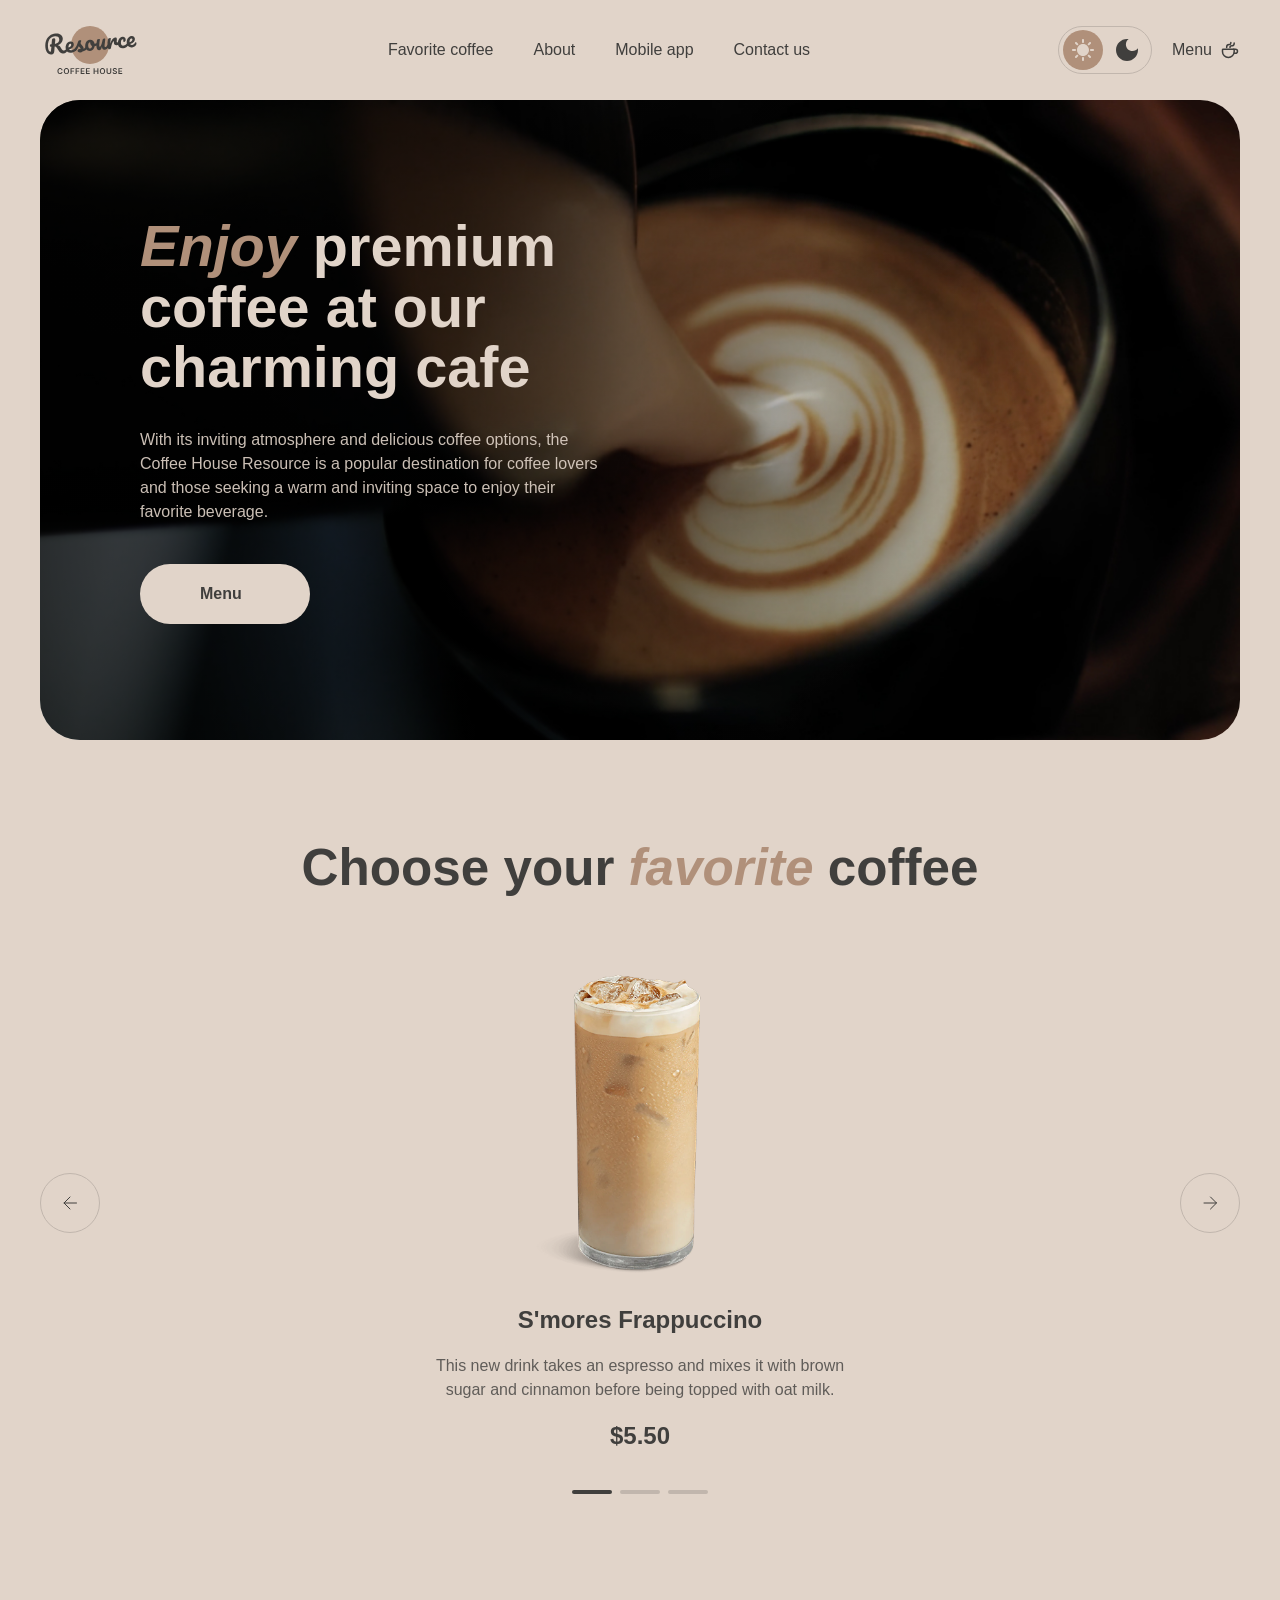
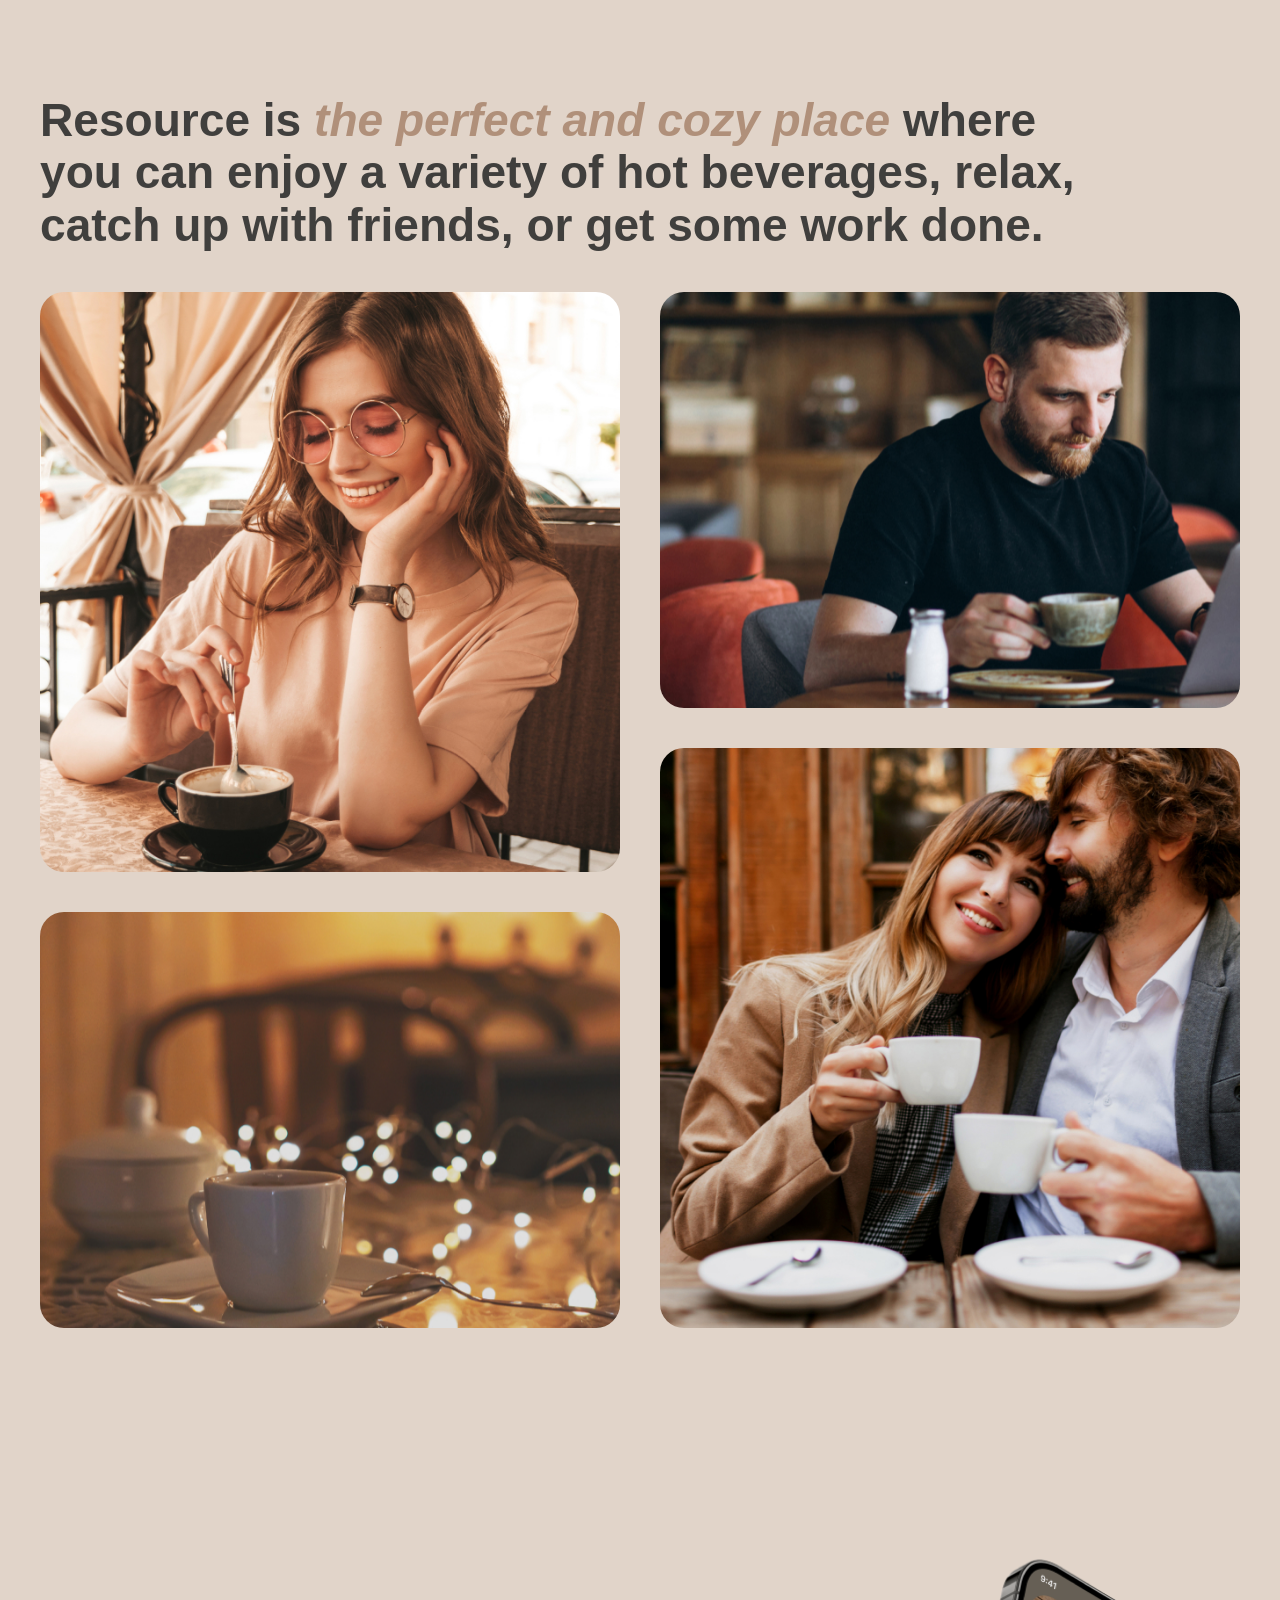
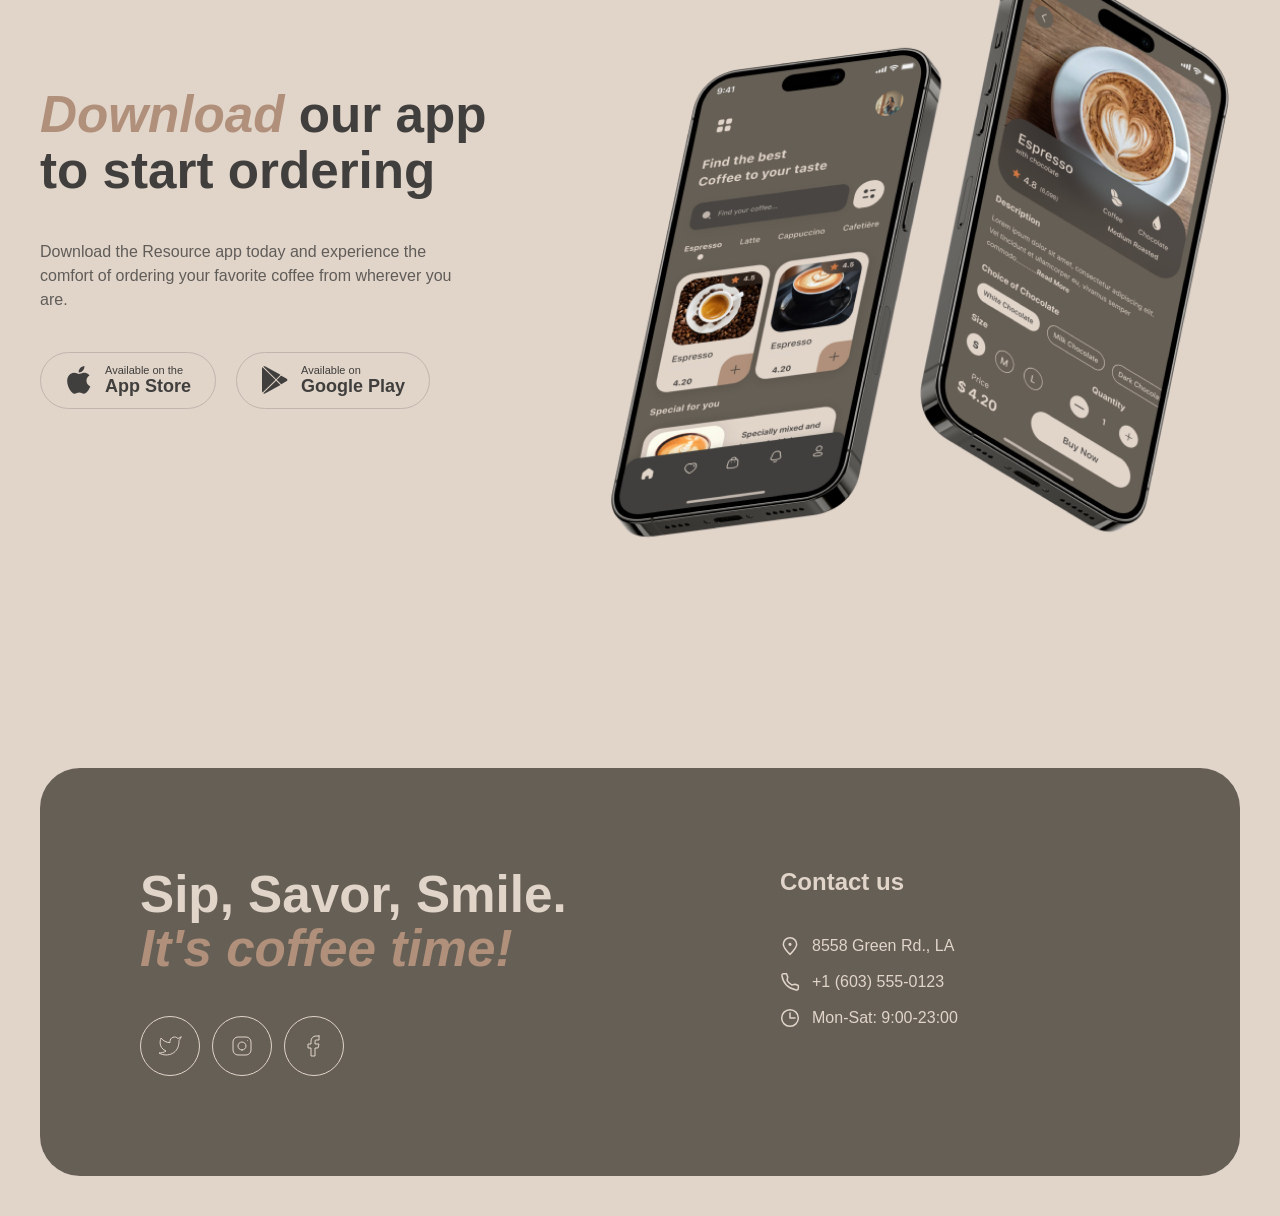
==== commit caae538a: "fix: fix for btn menu in header" ====
--- a/index.html
+++ b/index.html
@@ -50,10 +50,10 @@
   </button>
 
   <!-- 2. Кнопка Menu с чашкой (видна только на десктопе > 768px) -->
-  <a href="menu.html" class="menu-link">
-    <span class="menu-link__text">Menu</span>
-    <img class="menu-link__icon" src="./img/icons/coffee-cup.svg" alt="" width="20" height="20">
-  </a>
+<a href="menu.html" class="menu-link">
+  <span class="menu-link__text">Menu</span>
+  <span class="menu-link__icon" aria-hidden="true"></span>
+</a>
 
   <!-- 3. Круглая кнопка-бургер (видна только ≤ 768px) -->
   <button class="burger" type="button" aria-label="Открыть меню" aria-expanded="false" aria-controls="mobile-menu">
--- a/css/style.css
+++ b/css/style.css
@@ -462,15 +462,38 @@
   color: var(--text-primary);
   transition: color 0.2s ease;
 }
-.menu-link:hover, .menu-link:focus-visible {
-  color: var(--text-accent);
-}
 .menu-link__text {
+  position: relative;
+  display: inline-block;
   line-height: 1;
 }
+.menu-link__text::after {
+  content: "";
+  position: absolute;
+  left: 0;
+  right: 0;
+  bottom: -4px;
+  height: 1px;
+  background: currentColor;
+  transform: scaleX(0);
+  transform-origin: left center;
+  transition: transform 0.3s ease;
+}
 .menu-link__icon {
-  display: block;
+  display: inline-block;
   flex-shrink: 0;
+  width: 20px;
+  height: 20px;
+  background-color: currentColor;
+  -webkit-mask: url("../img/icons/coffee-cup.svg") center/contain no-repeat;
+  mask: url("../img/icons/coffee-cup.svg") center/contain no-repeat;
+  transition: transform 0.3s ease;
+}
+.menu-link:hover .menu-link__text::after, .menu-link:focus-visible .menu-link__text::after {
+  transform: scaleX(1);
+}
+.menu-link:hover .menu-link__icon, .menu-link:focus-visible .menu-link__icon {
+  transform: rotate(-8deg);
 }
 
 @media (max-width: 768px) {
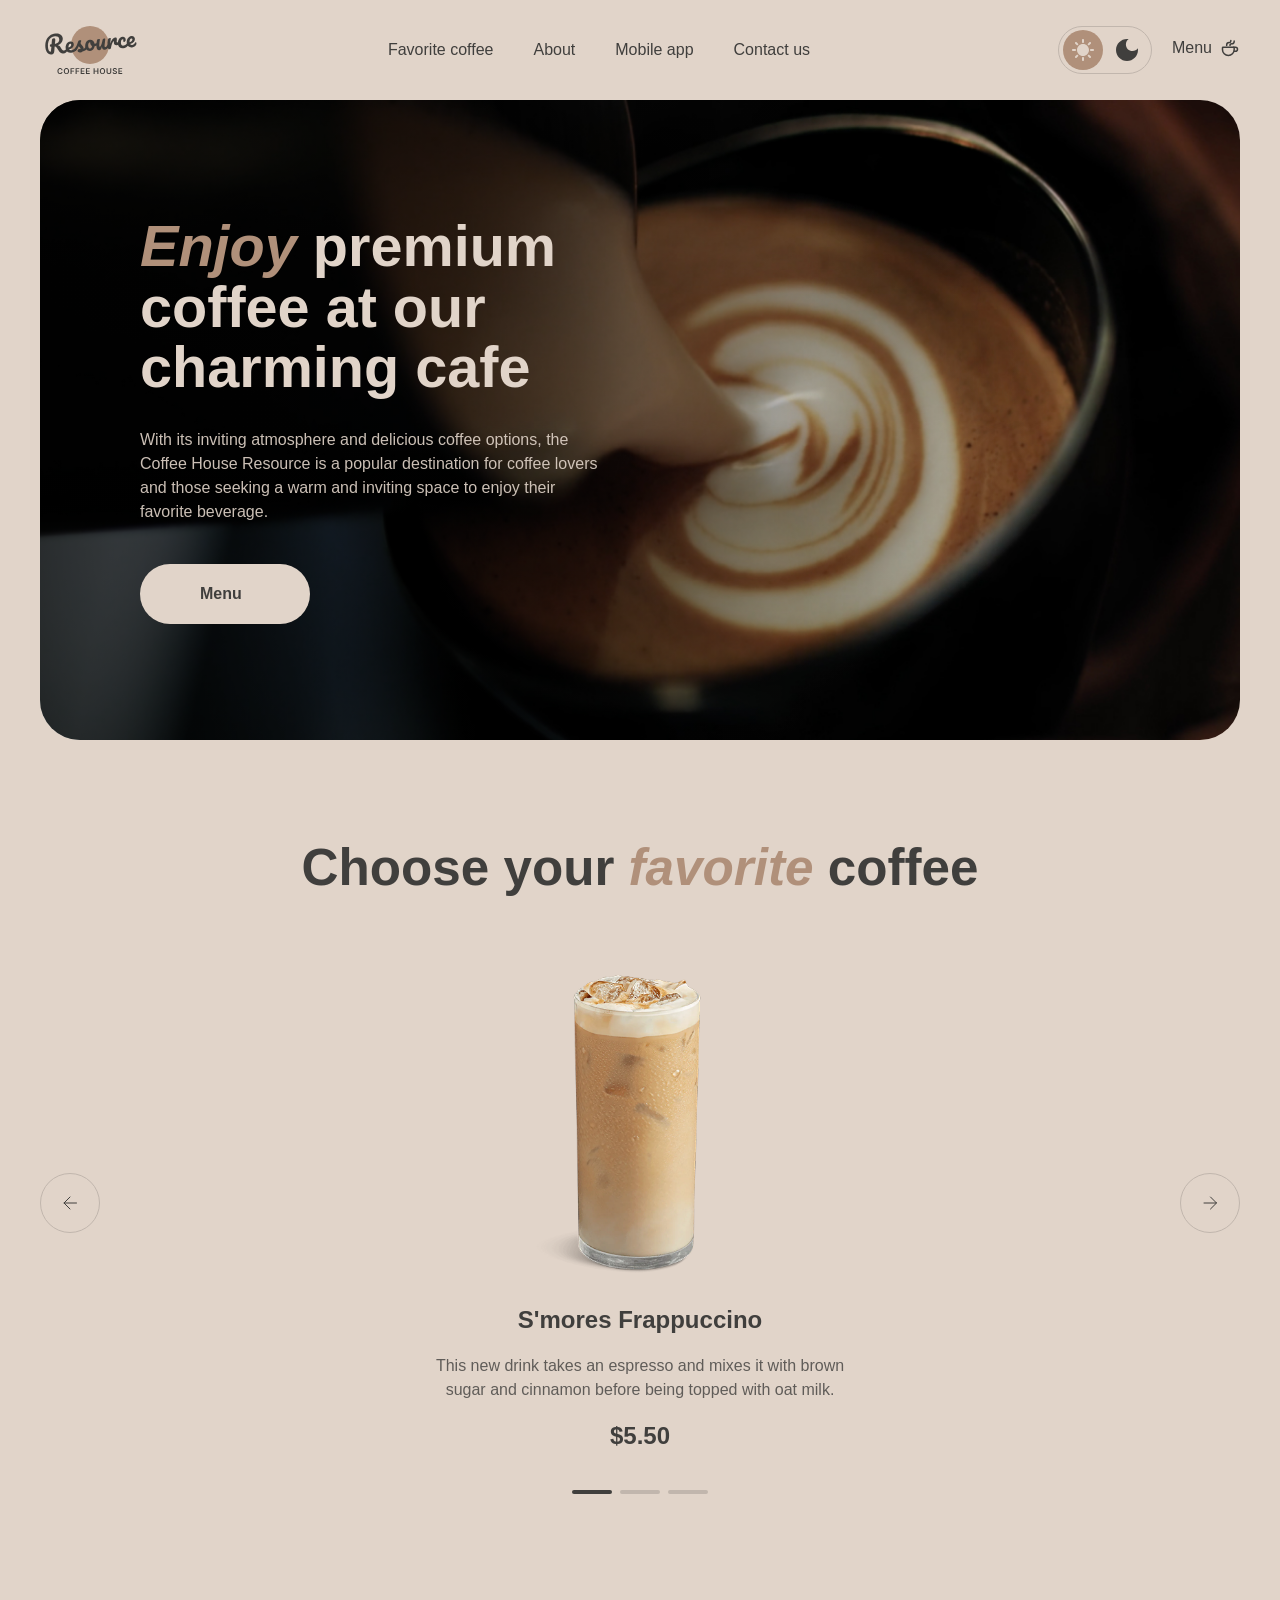
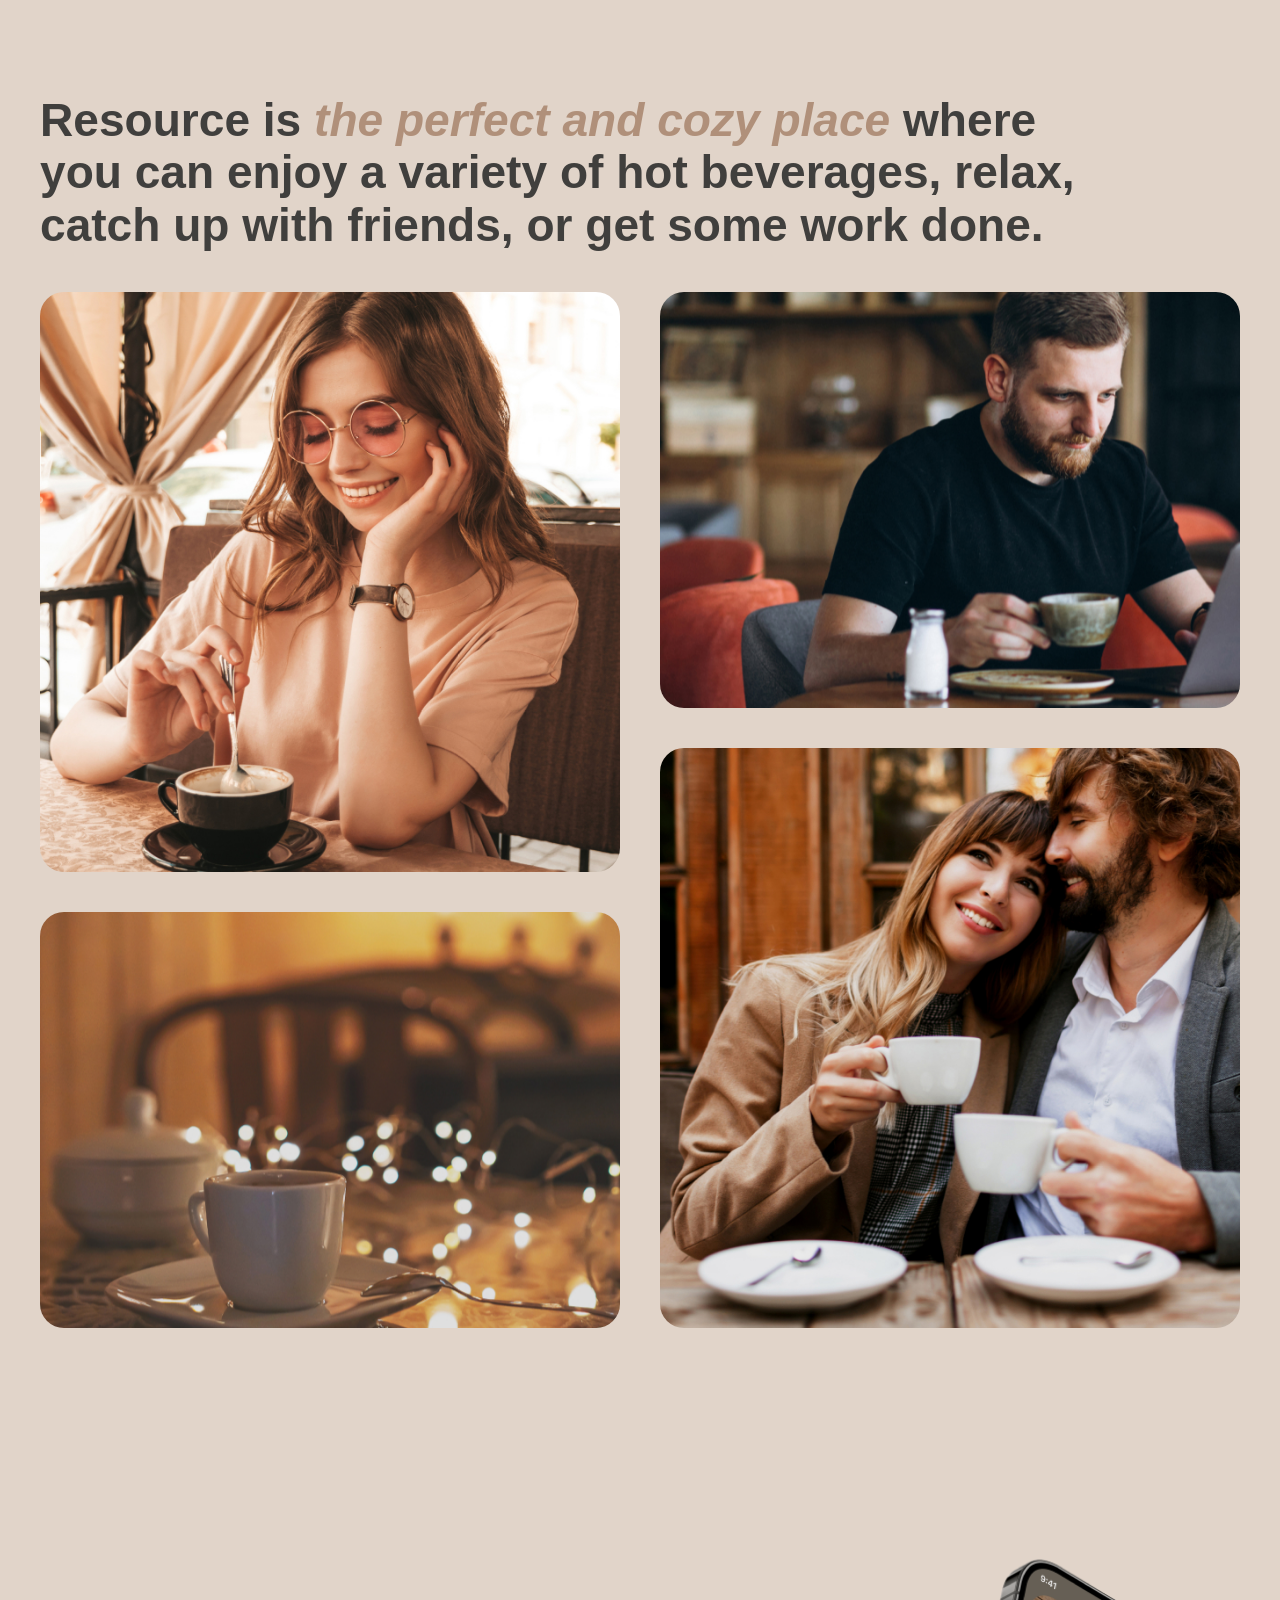
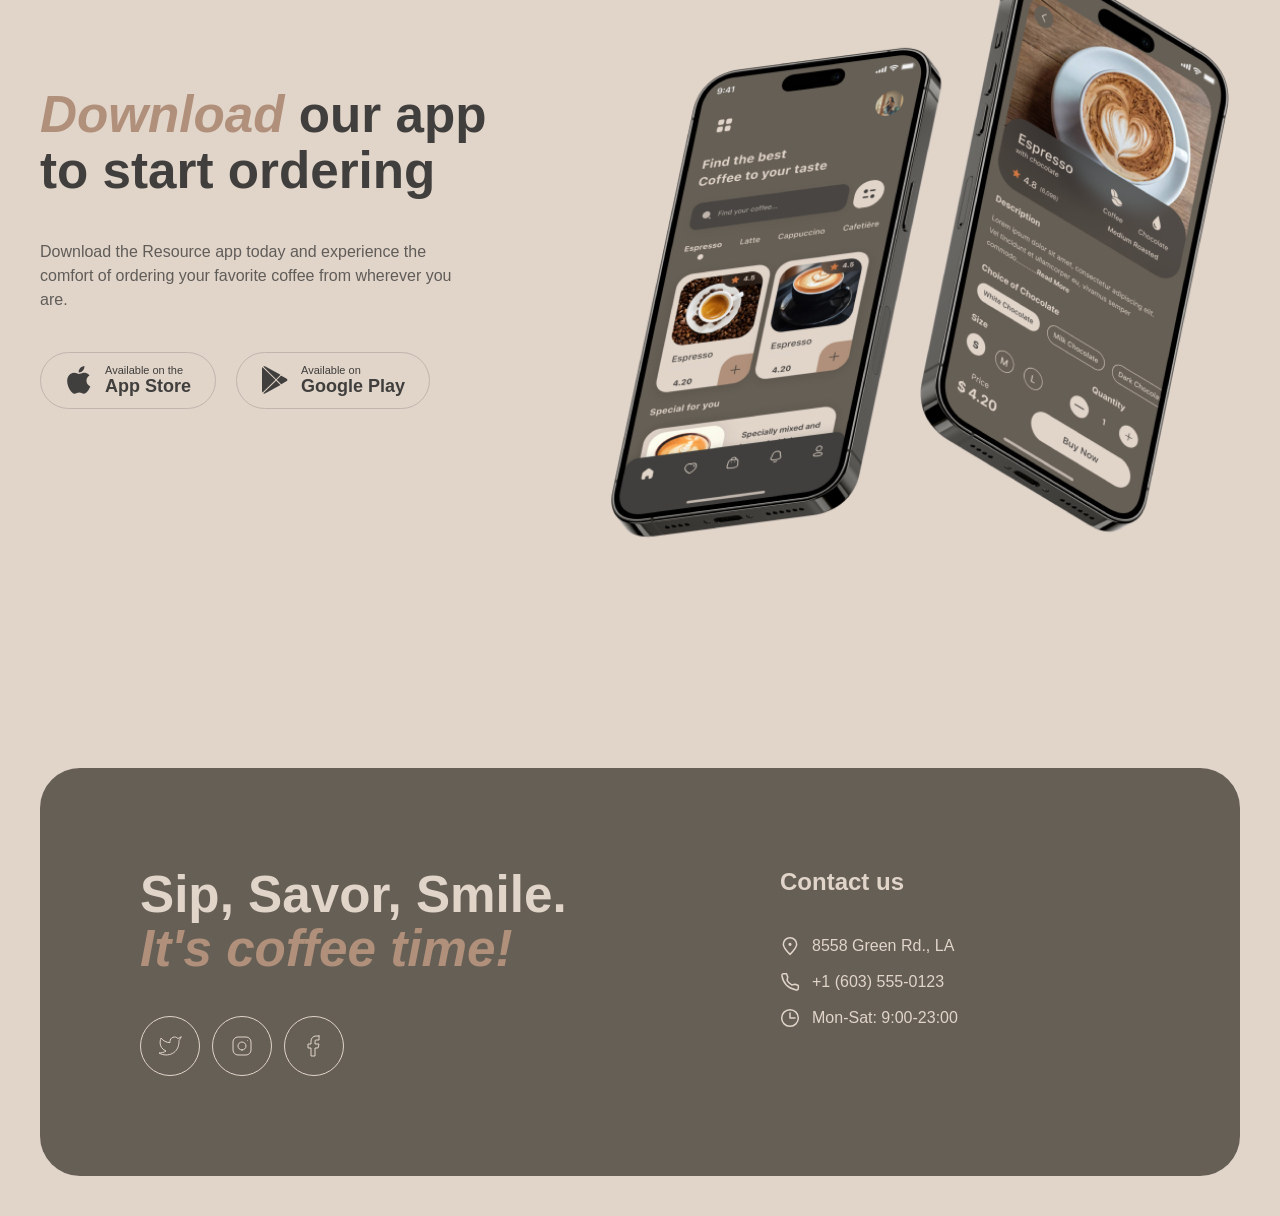
==== commit 015c9c05: "fix: dix for Error: Every active role=tab" ====
--- a/index.html
+++ b/index.html
@@ -169,11 +169,27 @@
   </div>
 
   <!-- Точки-индикаторы -->
-  <div class="slider__dots" role="tablist" aria-label="Навигация по слайдам">
-    <button class="slider__dot slider__dot--active" type="button" role="tab" aria-label="Слайд 1" aria-selected="true" data-dot="0"></button>
-    <button class="slider__dot" type="button" role="tab" aria-label="Слайд 2" aria-selected="false" data-dot="1"></button>
-    <button class="slider__dot" type="button" role="tab" aria-label="Слайд 3" aria-selected="false" data-dot="2"></button>
-  </div>
+<div class="slider__dots">
+  <button
+    class="slider__dot slider__dot--active"
+    type="button"
+    aria-label="Показать слайд 1"
+    aria-current="true"
+    data-dot="0"
+  ></button>
+  <button
+    class="slider__dot"
+    type="button"
+    aria-label="Показать слайд 2"
+    data-dot="1"
+  ></button>
+  <button
+    class="slider__dot"
+    type="button"
+    aria-label="Показать слайд 3"
+    data-dot="2"
+  ></button>
+</div>
 </section>
 <section class="about container" id="about">
   <h2 class="about__title">
--- a/css/style.css
+++ b/css/style.css
@@ -454,30 +454,30 @@
 }
 
 .menu-link {
+  position: relative;
   display: inline-flex;
   align-items: center;
   gap: 8px;
+  padding-bottom: 4px;
   font-size: 16px;
   font-weight: 500;
   color: var(--text-primary);
   transition: color 0.2s ease;
 }
-.menu-link__text {
-  position: relative;
-  display: inline-block;
-  line-height: 1;
-}
-.menu-link__text::after {
+.menu-link::after {
   content: "";
   position: absolute;
   left: 0;
   right: 0;
-  bottom: -4px;
+  bottom: 0;
   height: 1px;
   background: currentColor;
   transform: scaleX(0);
   transform-origin: left center;
   transition: transform 0.3s ease;
+}
+.menu-link__text {
+  line-height: 1;
 }
 .menu-link__icon {
   display: inline-block;
@@ -487,13 +487,9 @@
   background-color: currentColor;
   -webkit-mask: url("../img/icons/coffee-cup.svg") center/contain no-repeat;
   mask: url("../img/icons/coffee-cup.svg") center/contain no-repeat;
-  transition: transform 0.3s ease;
-}
-.menu-link:hover .menu-link__text::after, .menu-link:focus-visible .menu-link__text::after {
+}
+.menu-link:hover::after, .menu-link:focus-visible::after {
   transform: scaleX(1);
-}
-.menu-link:hover .menu-link__icon, .menu-link:focus-visible .menu-link__icon {
-  transform: rotate(-8deg);
 }
 
 @media (max-width: 768px) {
